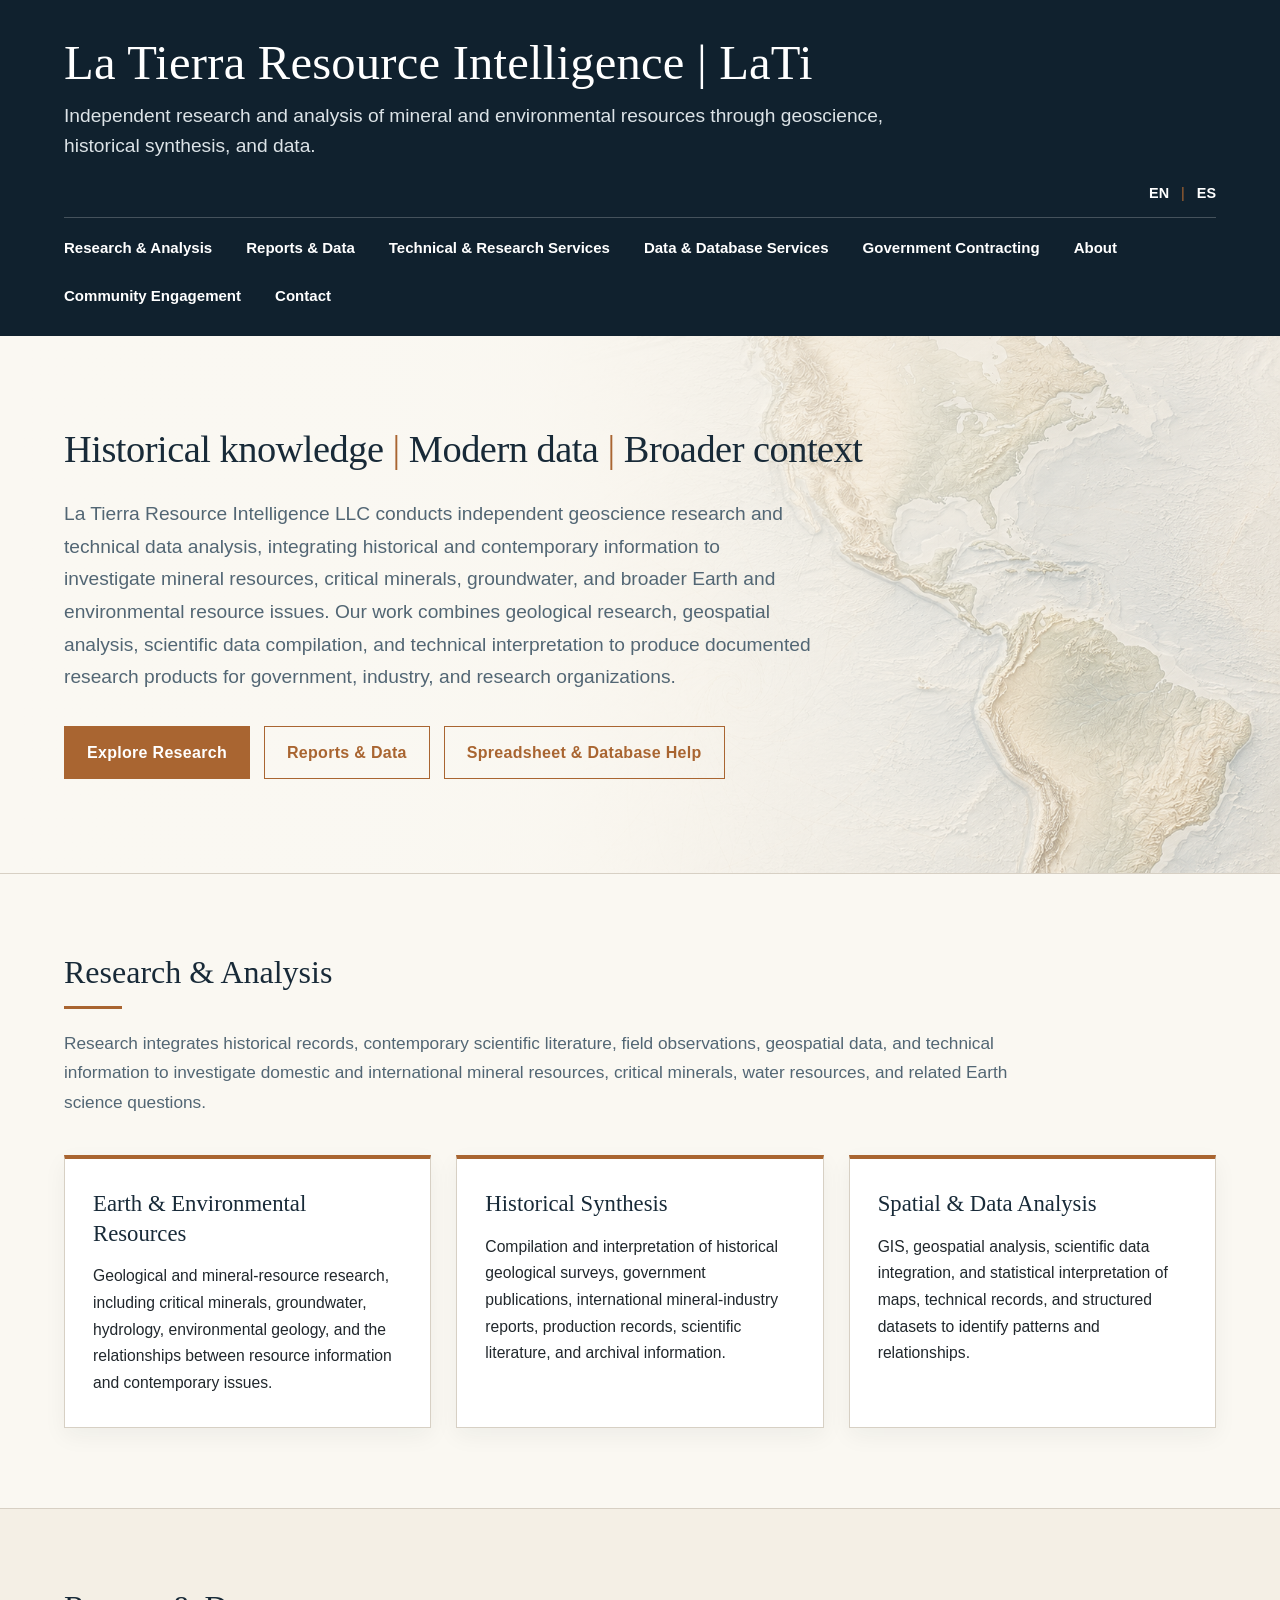
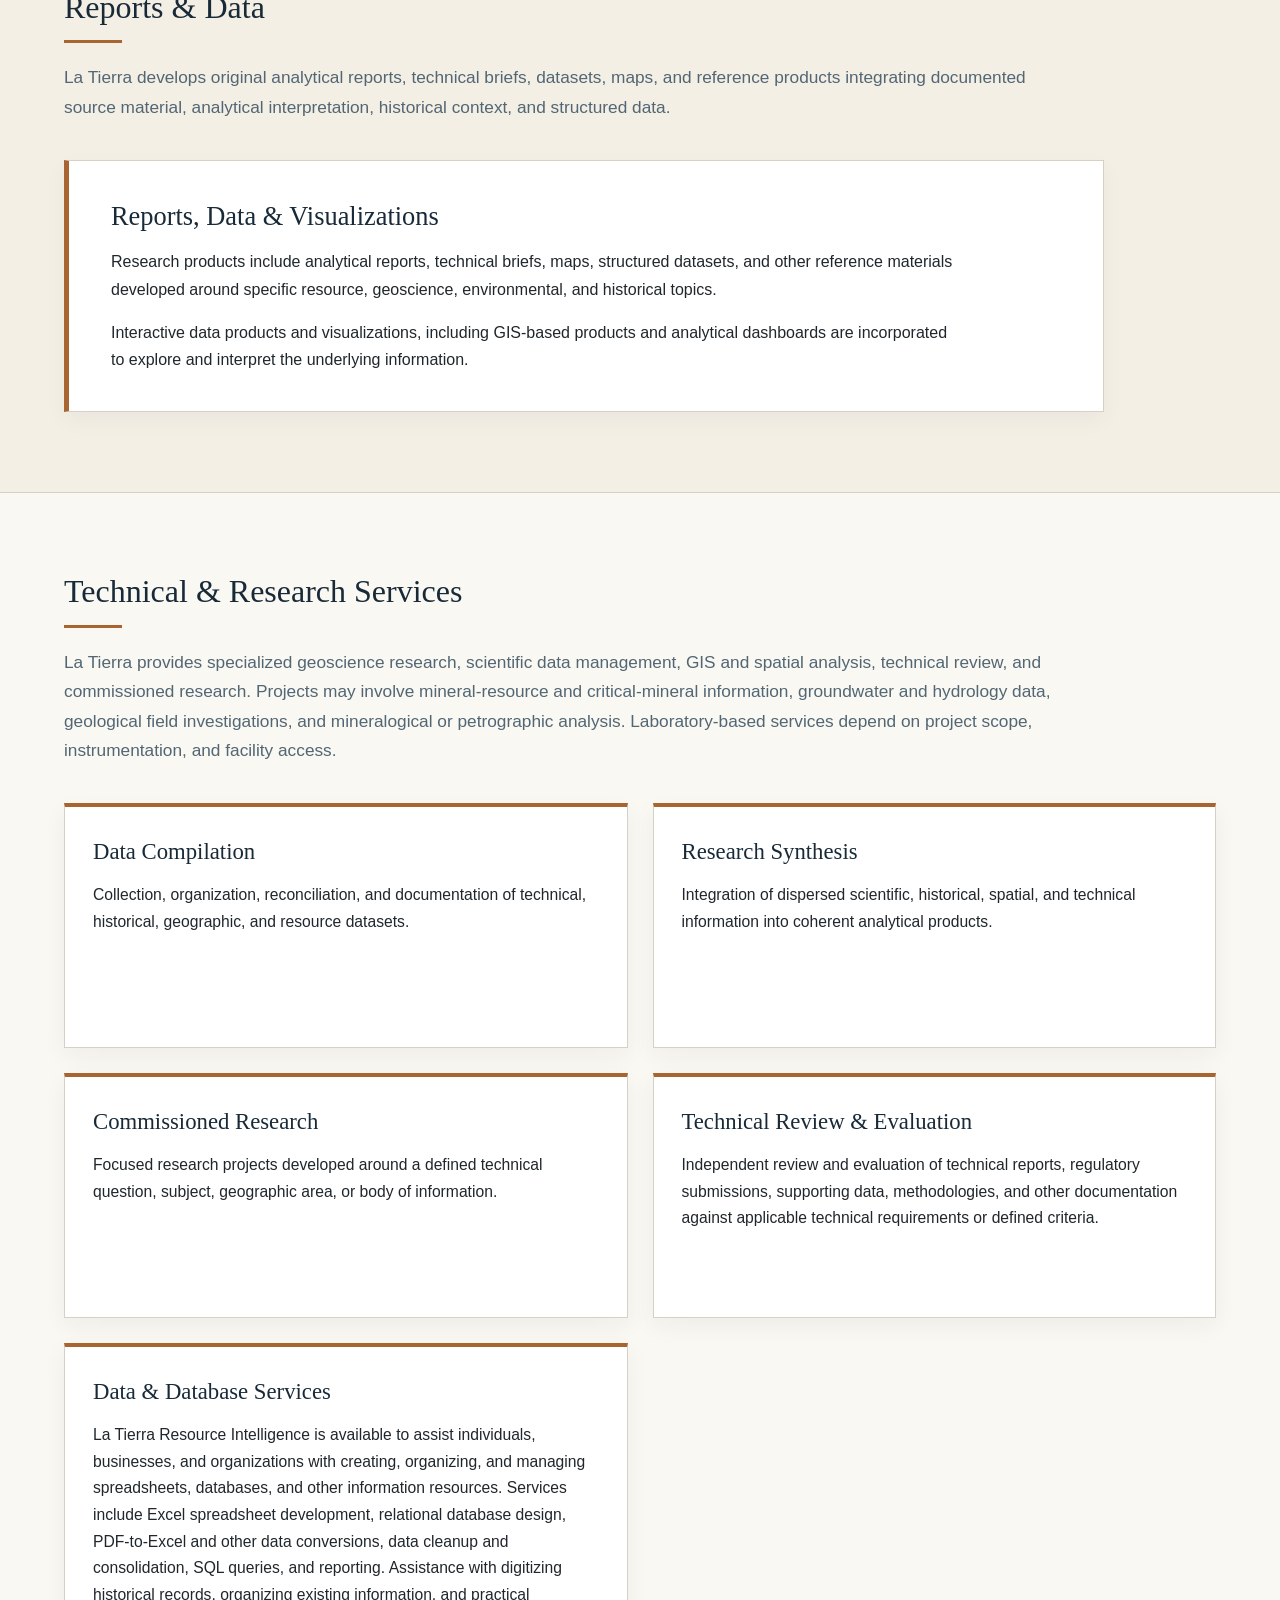
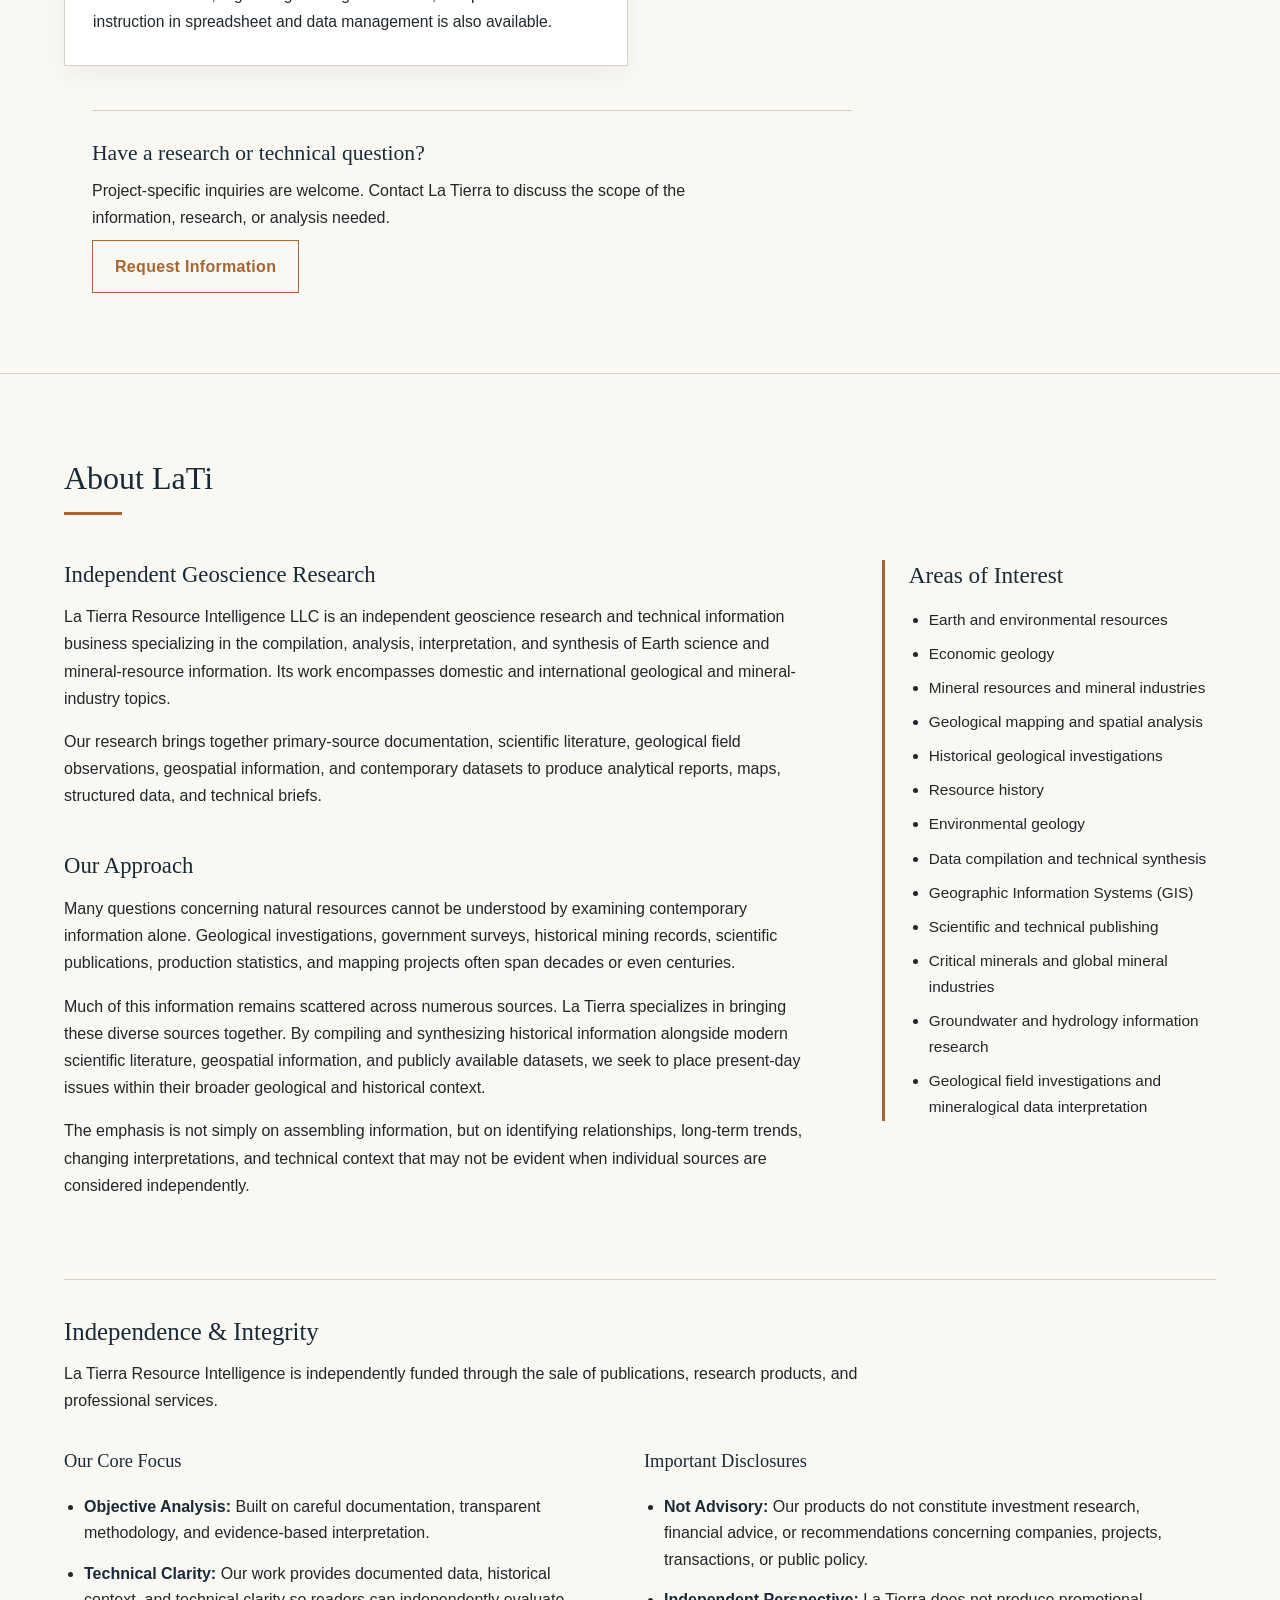
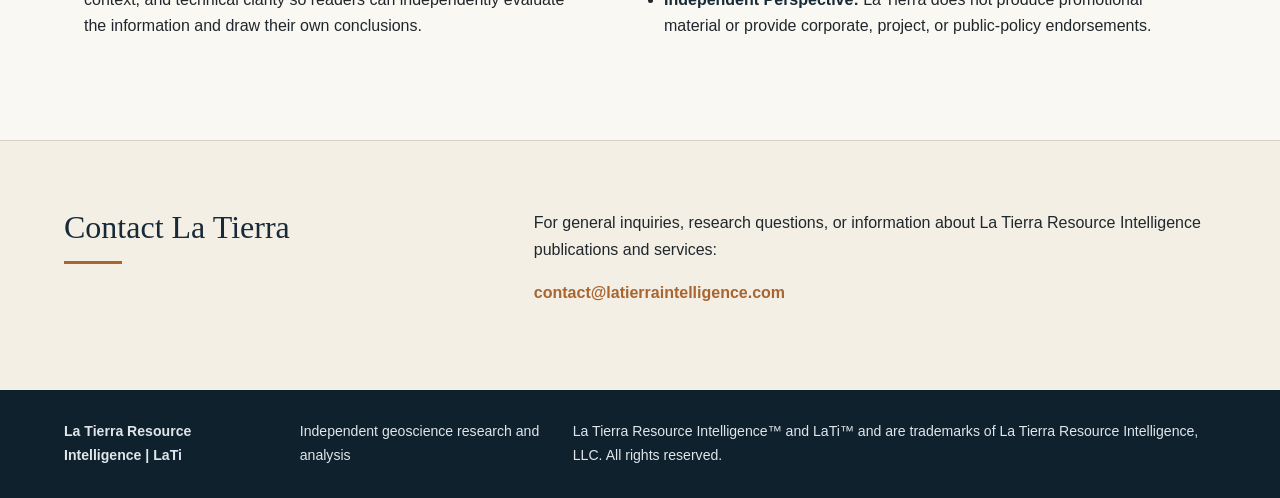
==== index.html @ f70bdb46 "Update index.html" ====
<!DOCTYPE html>

<html lang="en">
<head>
<meta charset="utf-8"/>
<meta content="width=device-width, initial-scale=1.0" name="viewport"/>
<title>La Tierra Resource Intelligence | Mineral &amp; Earth Resource Research</title>
<meta content="La Tierra: geoscience research, critical minerals, mineral resources, GIS, groundwater information research and global geological data services." name="description"/>
<link href="style.css" rel="stylesheet"/>
</head>
<body>
<!-- =====================================================
       HEADER
       ===================================================== -->
<header class="site-header">
<div class="header-container">
<div class="brand">
<h1>
          La Tierra Resource Intelligence | LaTi
        </h1>
<p>
          Independent research and analysis of mineral and environmental resources through geoscience,
          historical synthesis, and data.
        </p>
</div>
<div class="language-switcher">
<a href="index.html">EN</a>
<span>|</span>
<a href="es.html">ES</a>
</div>
<nav class="main-nav">
<a href="#research">
          Research &amp; Analysis
        </a>
<a href="#reports">
          Reports &amp; Data
        </a>
<a href="#services">
          Technical &amp; Research Services
        </a><a href="#data-services">Data &amp; Database Services</a>
<a href="government/">
          Government Contracting
        </a>
<a href="#about">
          About
        </a><a href="community/">Community Engagement</a>
<a href="#contact">
          Contact
        </a>
</nav>
</div>
</header>
<main>
<!-- ===================================================
         HERO
         =================================================== -->
<section class="hero">
<div class="page-container">
<div class="hero-content">
<h2>
            Historical knowledge
            <span>|</span>
            Modern data
            <span>|</span>
            Broader context
          </h2>
<p class="hero-description">La Tierra Resource Intelligence LLC conducts independent geoscience research and technical data analysis, integrating historical and contemporary information to investigate mineral resources, critical minerals, groundwater, and broader Earth and environmental resource issues. Our work combines geological research, geospatial analysis, scientific data compilation, and technical interpretation to produce documented research products for government, industry, and research organizations.</p>
<div class="hero-buttons">
<a class="button-primary" href="#research">
              Explore Research
            </a>
<a class="button-outline" href="#reports">
              Reports &amp; Data
            </a>
<a class="button-outline" href="#data-services">Spreadsheet &amp; Database Help</a></div>
</div>
</div>
</section>
<!-- ===================================================
         RESEARCH & ANALYSIS
         =================================================== -->
<section class="content-section" id="research">
<div class="page-container">
<div class="section-heading">
<h2>
            Research &amp; Analysis
          </h2>
<p class="section-intro">Research integrates historical records, contemporary scientific literature, field observations, geospatial data, and technical information to investigate domestic and international mineral resources, critical minerals, water resources, and related Earth science questions.</p>
</div>
<div class="research-grid">
<article class="research-card">
<h3>
              Earth &amp; Environmental Resources
            </h3>
<p>Geological and mineral-resource research, including critical minerals, groundwater, hydrology, environmental geology, and the relationships between resource information and contemporary issues.</p>
</article>
<article class="research-card">
<h3>
              Historical Synthesis
            </h3>
<p>Compilation and interpretation of historical geological surveys, government publications, international mineral-industry reports, production records, scientific literature, and archival information.</p>
</article>
<article class="research-card">
<h3>
              Spatial &amp; Data Analysis
            </h3>
<p>GIS, geospatial analysis, scientific data integration, and statistical interpretation of maps, technical records, and structured datasets to identify patterns and relationships.</p>
</article>
</div>
</div>
</section>
<!-- ===================================================
         REPORTS & DATA
         =================================================== -->
<section class="reports-section" id="reports">
<div class="page-container">
<div class="section-heading">
<h2>
            Reports &amp; Data
          </h2>
<p class="section-intro">
            La Tierra develops original analytical reports, technical briefs,
            datasets, maps, and reference products integrating documented source
            material, analytical interpretation, historical context, and
            structured data.
          </p>
</div>
<div class="report-panel">
<div class="report-panel-text">
<h3>
              Reports, Data &amp; Visualizations
            </h3>
<p>
              Research products include analytical reports, technical briefs,
              maps, structured datasets, and other reference materials developed
              around specific resource, geoscience, environmental, and historical
              topics.
            </p>
<p>
              Interactive data products and visualizations, including GIS-based
              products and analytical dashboards are incorporated to explore and interpret the underlying
              information.
            </p>
</div>
</div>
</div>
</section>
<!-- ===================================================
         TECHNICAL & RESEARCH SERVICES
         =================================================== -->
<section class="content-section" id="services">
<div class="page-container">
<div class="section-heading">
<h2>
            Technical &amp; Research Services
          </h2>
<p class="section-intro">La Tierra provides specialized geoscience research, scientific data management, GIS and spatial analysis, technical review, and commissioned research. Projects may involve mineral-resource and critical-mineral information, groundwater and hydrology data, geological field investigations, and mineralogical or petrographic analysis. Laboratory-based services depend on project scope, instrumentation, and facility access.</p>
</div>
<div class="services-grid">
<article class="service-item">
<h3>
              Data Compilation
            </h3>
<p>
              Collection, organization, reconciliation, and documentation of
              technical, historical, geographic, and resource datasets.
            </p>
</article>
<article class="service-item">
<h3>
              Research Synthesis
            </h3>
<p>
              Integration of dispersed scientific, historical, spatial, and
              technical information into coherent analytical products.
            </p>
</article>
<article class="service-item">
<h3>
              Commissioned Research
            </h3>
<p>
              Focused research projects developed around a defined technical
              question, subject, geographic area, or body of information.
            </p>
</article>
<article class="service-item">
<h3>
              Technical Review &amp; Evaluation
            </h3>
<p>
              Independent review and evaluation of technical reports,
              regulatory submissions, supporting data, methodologies, and
              other documentation against applicable technical requirements
              or defined criteria.
            </p>
</article>
<article class="service-item" id="data-services">
<h3>Data &amp; Database Services</h3>
<p>
              La Tierra Resource Intelligence is available to assist individuals, businesses, 
              and organizations with creating, organizing, and managing spreadsheets, databases, 
              and other information resources.

              Services include Excel spreadsheet development, relational database design, PDF-to-Excel 
              and other data conversions, data cleanup and consolidation, SQL queries, and reporting. 
              Assistance with digitizing historical records, organizing existing information, and practical 
              instruction in spreadsheet and data management is also available.
            </p>
</article>
</div>
<!-- SERVICE INQUIRY -->
<div class="service-inquiry">
<h3>
            Have a research or technical question?
          </h3>
<p>
            Project-specific inquiries are welcome. Contact La Tierra to discuss
            the scope of the information, research, or analysis needed.
          </p>
<a class="button-outline" href="#contact">
            Request Information
          </a>
</div>
</div>
</section>
<!-- ===================================================
         ABOUT
         =================================================== -->
<section class="about-section" id="about">
<div class="page-container">
<div class="section-heading about-heading">
<h2>
            About LaTi
          </h2>
</div>
<div class="about-grid">
<!-- LEFT COLUMN -->
<div class="about-main">
<div class="about-block">
<h3>
                Independent Geoscience Research
              </h3>
<p>La Tierra Resource Intelligence LLC is an independent geoscience research and technical information business specializing in the compilation, analysis, interpretation, and synthesis of Earth science and mineral-resource information. Its work encompasses domestic and international geological and mineral-industry topics.</p>
<p>Our research brings together primary-source documentation, scientific literature, geological field observations, geospatial information, and contemporary datasets to produce analytical reports, maps, structured data, and technical briefs.</p>
</div>
<div class="about-block">
<h3>
                Our Approach
              </h3>
<p>
                Many questions concerning natural resources cannot be understood
                by examining contemporary information alone. Geological
                investigations, government surveys, historical mining records,
                scientific publications, production statistics, and mapping
                projects often span decades or even centuries.
              </p>
<p>
                Much of this information remains scattered across numerous
                sources. La Tierra specializes in bringing these diverse sources
                together. By compiling and synthesizing historical information alongside
                modern scientific literature, geospatial information, and
                publicly available datasets, we seek to place present-day
                issues within their broader geological and historical
                context.
              </p>
<p>
                The emphasis is not simply on assembling information, but on
                identifying relationships, long-term trends, changing
                interpretations, and technical context that may not be evident
                when individual sources are considered independently.
              </p>
</div>
</div>
<!-- RIGHT COLUMN -->
<aside class="about-sidebar">
<div class="sidebar-block">
<h3>
                Areas of Interest
              </h3>
<ul>
<li>
                  Earth and environmental resources
                </li>
<li>
                  Economic geology
                </li>
<li>
                  Mineral resources and mineral industries
                </li>
<li>
                  Geological mapping and spatial analysis
                </li>
<li>
                  Historical geological investigations
                </li>
<li>
                  Resource history
                </li>
<li>
                  Environmental geology
                </li>
<li>
                  Data compilation and technical synthesis
                </li>
<li>
                  Geographic Information Systems (GIS)
                </li>
<li>
                  Scientific and technical publishing
                </li>
<li>Critical minerals and global mineral industries</li><li>Groundwater and hydrology information research</li><li>Geological field investigations and mineralogical data interpretation</li></ul>
</div>
</aside>
</div>
<!-- closes about-grid -->
<!-- =================================================
             INDEPENDENCE & INTEGRITY
             FULL-WIDTH BELOW ABOUT GRID
             ================================================= -->
<div class="independence-block">
<h3>
            Independence &amp; Integrity
          </h3>
<p>
            La Tierra Resource Intelligence is independently funded through
            the sale of publications, research products, and professional
            services.
          </p>
<div class="independence-content">
<div class="independence-subsection">
<h4>
                Our Core Focus
              </h4>
<ul>
<li>
<strong>Objective Analysis:</strong>
                  Built on careful documentation, transparent methodology, and
                  evidence-based interpretation.
                </li>
<li>
<strong>Technical Clarity:</strong>
                  Our work provides documented data, historical context, and
                  technical clarity so readers can independently evaluate the
                  information and draw their own conclusions.
                </li>
</ul>
</div>
<div class="independence-subsection">
<h4>
                Important Disclosures
              </h4>
<ul>
<li>
<strong>Not Advisory:</strong>
                  Our products do not constitute investment research, financial
                  advice, or recommendations concerning companies, projects,
                  transactions, or public policy.
                </li>
<li>
<strong>Independent Perspective:</strong>
                  La Tierra does not produce promotional material or provide
                  corporate, project, or public-policy endorsements.
                </li>
</ul>
</div>
</div>
</div>
</div>
</section>
<!-- ===================================================
         CONTACT
         =================================================== -->
<section class="contact-section" id="contact">
<div class="page-container">
<div class="contact-grid">
<div>
<h2>
              Contact La Tierra
            </h2>
</div>
<div class="contact-details">
<p>
              For general inquiries, research questions, or information about
              La Tierra Resource Intelligence publications and services:
            </p>
<p>
<a href="mailto:contact@latierraintelligence.com">
                contact@latierraintelligence.com
              </a>
</p>
</div>
</div>
</div>
</section>
</main>
<!-- =====================================================
       FOOTER
       ===================================================== -->
<footer>
<div class="footer-container">
<div>
<strong>
          La Tierra Resource Intelligence | LaTi
        </strong>
</div>
<div>
        Independent geoscience research and analysis
      </div>
       La Tierra Resource Intelligence™ and LaTi™ and are trademarks of La Tierra Resource Intelligence, LLC. All rights reserved.
      </div>
</footer>
<!-- Cloudflare Web Analytics -->
<script data-cf-beacon='{"token": "9cff321d72824223a50fa33782dbae06"}' src="https://static.cloudflareinsights.com/beacon.min.js" type="module"></script>
<!-- End Cloudflare Web Analytics -->
</body>
</html>
---- style.css ----
/* =========================================================
   LA TIERRA RESOURCE INTELLIGENCE
   ========================================================= */

:root {
  --navy: #182a38;
  --navy-deep: #10212e;
  --slate: #526674;
  --copper: #a96531;
  --copper-dark: #8c5025;
  --ochre: #c99442;

  --paper: #f4efe5;
  --paper-light: #faf8f2;
  --white: #ffffff;

  --text: #20272c;
  --muted: #66737b;
  --border: #d7d0c4;

  --max-width: 1280px;
}


/* =========================================================
   RESET / BASE
   ========================================================= */

* {
  box-sizing: border-box;
}

html {
  scroll-behavior: smooth;
}

body {
  margin: 0;
  font-family: Arial, Helvetica, sans-serif;
  color: var(--text);
  background: var(--paper-light);
  line-height: 1.7;
}

a {
  color: var(--copper);
}

a:hover {
  color: var(--copper-dark);
}

.page-container {
  width: min(90%, var(--max-width));
  margin: 0 auto;
}


/* =========================================================
   HEADER
   ========================================================= */

.site-header {
  background: var(--navy-deep);
  color: var(--white);
}

.header-container {
  width: min(90%, var(--max-width));
  margin: 0 auto;
  padding: 38px 0 22px;
}

.brand h1 {
  margin: 0;
  font-family: Georgia, "Times New Roman", serif;
  font-size: clamp(2.2rem, 3.8vw, 3.9rem);
  line-height: 1.05;
  font-weight: normal;
  letter-spacing: 0.2px;
}

.brand p {
  max-width: 830px;
  margin: 12px 0 20px;
  color: #dce3e7;
  font-size: 1.2rem;
  line-height: 1.55;
}


/* =========================================================
   LANGUAGE SWITCHER
   ========================================================= */

.language-switcher {
  margin: 0 0 12px;
  text-align: right;
  font-size: 0.9rem;
}

.language-switcher a {
  color: var(--white);
  text-decoration: none;
  font-weight: 700;
}

.language-switcher span {
  margin: 0 8px;
  color: var(--copper);
}

.language-switcher a:hover {
  color: #efbe78;
}


/* =========================================================
   NAVIGATION
   ========================================================= */

.main-nav {
  display: flex;
  flex-wrap: wrap;
  gap: 16px 34px;
  padding-top: 17px;
  border-top: 1px solid rgba(255, 255, 255, 0.22);
}

.main-nav a {
  color: var(--white);
  text-decoration: none;
  font-size: 0.94rem;
  font-weight: 600;
  padding-bottom: 4px;
  border-bottom: 2px solid transparent;
}

.main-nav a:hover {
  color: #efbe78;
  border-bottom-color: var(--copper);
}


/* =========================================================
   OPTIONAL ANNOUNCEMENT BAR
   ========================================================= */

.site-notice {
  background: var(--ochre);
  color: var(--navy-deep);
  padding: 9px 5%;
  text-align: center;
  font-size: 0.88rem;
  font-weight: 600;
}


/* =========================================================
   TYPOGRAPHY
   ========================================================= */

h2,
h3 {
  font-family: Georgia, "Times New Roman", serif;
  font-weight: normal;
  color: var(--navy);
}

h2 {
  margin: 0;
  font-size: clamp(1.75rem, 2.5vw, 2.35rem);
  line-height: 1.15;
}

h3 {
  margin-top: 0;
  font-size: 1.42rem;
  line-height: 1.3;
}

p {
  margin-top: 0;
}

.section-heading {
  max-width: 1000px;
  margin-bottom: 38px;
}

.section-heading h2::after,
.contact-section h2::after {
  content: "";
  display: block;
  width: 58px;
  height: 3px;
  margin-top: 15px;
  background: var(--copper);
}

.section-intro {
  max-width: 1000px;
  margin-top: 20px;
  color: var(--slate);
  font-size: 1.08rem;
}


/* =========================================================
   HERO
   ========================================================= */

.hero {
  position: relative;
  overflow: hidden;

  background-color: var(--paper-light);

  background-image:
    linear-gradient(
      90deg,
      rgba(250, 248, 242, 1) 0%,
      rgba(250, 248, 242, 0.98) 28%,
      rgba(250, 248, 242, 0.90) 42%,
      rgba(250, 248, 242, 0.58) 62%,
      rgba(250, 248, 242, 0.18) 100%
    ),
    url("americasrelieffaded.png");

  background-size: cover;
  background-position: center right;
  background-repeat: no-repeat;

  border-bottom: 1px solid var(--border);
}

.hero .page-container {
  padding-top: 92px;
  padding-bottom: 94px;
}

.hero-content {
  max-width: 1040px;
}

.hero h2 {
  max-width: 1080px;
  margin: 0 0 27px;
  font-size: 2.4rem;
  line-height: 1.12;
  letter-spacing: -0.5px;
}

.hero h2 span {
  color: var(--copper);
  font-weight: normal;
}

.hero-description {
  max-width: 750px;
  margin-bottom: 0;
  color: var(--slate);
  font-size: 1.2rem;
  line-height: 1.7;
}

.hero-buttons {
  display: flex;
  flex-wrap: wrap;
  gap: 14px;
  margin-top: 32px;
}


/* =========================================================
   BUTTONS
   ========================================================= */

.button-primary,
.button-outline {
  display: inline-block;
  padding: 12px 22px;
  text-decoration: none;
  font-size: 1rem;
  font-weight: 700;
  letter-spacing: 0.3px;
}

.button-primary {
  color: var(--white);
  background: var(--copper);
  border: 1px solid var(--copper);
}

.button-primary:hover {
  color: var(--white);
  background: var(--copper-dark);
  border-color: var(--copper-dark);
}

.button-outline {
  color: var(--copper);
  background: transparent;
  border: 1px solid var(--copper);
}

.button-outline:hover {
  color: var(--navy);
  background: var(--paper);
}


/* =========================================================
   STANDARD CONTENT SECTIONS
   ========================================================= */

.content-section {
  padding: 80px 0;
  border-bottom: 1px solid var(--border);
}


/* =========================================================
   RESEARCH & ANALYSIS
   ========================================================= */

.research-grid {
  display: grid;
  grid-template-columns: repeat(3, minmax(0, 1fr));
  gap: 25px;
  align-items: stretch;
}

.research-card {
  min-height: 255px;
  padding: 30px 28px;
  background: var(--white);
  border: 1px solid var(--border);
  border-top: 4px solid var(--copper);
  box-shadow: 0 8px 22px rgba(16, 33, 46, 0.05);
}

.research-card h3 {
  margin-bottom: 15px;
}

.research-card p {
  margin-bottom: 0;
  font-size: 0.98rem;
}


/* =========================================================
   REPORTS & DATA
   ========================================================= */

.reports-section {
  padding: 80px 0;
  background: var(--paper);
  border-bottom: 1px solid var(--border);
}

.report-panel {
  max-width: 1040px;
  padding: 38px 42px;
  background: var(--white);
  border: 1px solid var(--border);
  border-left: 5px solid var(--copper);
  box-shadow: 0 8px 22px rgba(16, 33, 46, 0.04);
}

.report-panel-text {
  max-width: 850px;
}

.report-panel h3 {
  margin-bottom: 15px;
  font-size: 1.65rem;
}

.report-panel p:last-child {
  margin-bottom: 0;
}


/* =========================================================
   TECHNICAL & RESEARCH SERVICES
   ========================================================= */

.services-grid {
  display: grid;
  grid-template-columns: repeat(2, minmax(0, 1fr));
  gap: 25px;
  align-items: stretch;
}

.services-grid > article {
  min-height: 245px;
  padding: 30px 28px;
  background: var(--white);
  border: 1px solid var(--border);
  border-top: 4px solid var(--copper);
  box-shadow: 0 8px 22px rgba(16, 33, 46, 0.05);
}

.services-grid > article h3 {
  margin-bottom: 15px;
}

.services-grid > article p {
  margin-bottom: 0;
  font-size: 0.98rem;
}


/* =========================================================
   SERVICE INQUIRY
   ========================================================= */

.service-inquiry {
  max-width: 760px;

  margin-top: 44px;
  margin-left: 28px;
  padding-top: 28px;

  border-top: 1px solid var(--border);
}

.service-inquiry h3 {
  margin-bottom: 10px;
  font-size: 1.35rem;
}

.service-inquiry p {
  max-width: 680px;
  margin-bottom: 8px;
}


/* =========================================================
   ABOUT
   ========================================================= */

.about-section {
  padding: 86px 0;
  background: var(--paper-light);
  border-bottom: 1px solid var(--border);
}

.about-heading {
  margin-bottom: 45px;
}

.about-grid {
  display: grid;
  grid-template-columns:
    minmax(0, 2fr)
    minmax(300px, 0.9fr);
  gap: 75px;
  align-items: start;
}

.about-main {
  min-width: 0;
}

.about-block {
  margin-bottom: 42px;
}

.about-block:last-child {
  margin-bottom: 0;
}

.about-block h3 {
  margin-bottom: 14px;
}

.about-block p {
  max-width: 820px;
  margin-bottom: 16px;
  font-size: 1rem;
}

.about-sidebar {
  min-width: 0;
}

.sidebar-block {
  padding-left: 24px;
  border-left: 3px solid var(--copper);
}

.sidebar-block h3 {
  margin-bottom: 17px;
  font-size: 1.45rem;
}

.sidebar-block ul {
  margin: 0;
  padding-left: 20px;
}

.sidebar-block li {
  margin-bottom: 8px;
  font-size: 0.96rem;
}


/* =========================================================
   INDEPENDENCE & INTEGRITY
   ========================================================= */

.independence-block {
  max-width: none;
  margin-top: 64px;
  padding-top: 36px;

  background: transparent;

  border-top: 1px solid var(--border);
}

.independence-block > h3 {
  margin-bottom: 12px;
  font-size: 1.55rem;
}

.independence-block > p {
  max-width: 850px;
  margin-bottom: 32px;
}

.independence-content {
  display: grid;
  grid-template-columns: repeat(2, minmax(0, 1fr));
  gap: 60px;
  max-width: 1100px;
}

.independence-subsection {
  margin: 0;
  padding: 0;
  border: none;
}

.independence-subsection h4 {
  margin: 0 0 16px;

  font-family: Georgia, "Times New Roman", serif;
  font-size: 1.15rem;
  font-weight: normal;

  color: var(--navy);
}

.independence-subsection ul {
  margin: 0;
  padding-left: 20px;
}

.independence-subsection li {
  margin-bottom: 14px;
  line-height: 1.65;
}

.independence-subsection strong {
  color: var(--navy);
}


/* =========================================================
   CONTACT
   ========================================================= */

.contact-section {
  padding: 68px 0;
  background: var(--paper);
}

.contact-grid {
  display: grid;
  grid-template-columns:
    minmax(250px, 0.8fr)
    minmax(0, 1.4fr);
  gap: 80px;
  align-items: start;
}

.contact-details {
  max-width: 670px;
}

.contact-details a {
  font-weight: 700;
  text-decoration: none;
}

.contact-details a:hover {
  text-decoration: underline;
}


/* =========================================================
   FOOTER
   ========================================================= */

footer {
  color: #dfe6e9;
  background: var(--navy-deep);
}

.footer-container {
  width: min(90%, var(--max-width));
  margin: 0 auto;

  display: flex;
  justify-content: space-between;
  gap: 30px;

  padding: 30px 0;

  font-size: 0.88rem;
}


/* =========================================================
   TABLET
   ========================================================= */

@media (max-width: 950px) {

  .research-grid {
    grid-template-columns: 1fr;
  }

  .research-card {
    min-height: 0;
  }

  .about-grid {
    grid-template-columns: 1fr;
    gap: 50px;
  }

  .about-sidebar {
    max-width: 650px;
  }

  .independence-content {
    grid-template-columns: 1fr;
    gap: 34px;
  }

  .contact-grid {
    grid-template-columns: 1fr;
    gap: 25px;
  }
}


/* =========================================================
   MOBILE
   ========================================================= */

@media (max-width: 650px) {

  .page-container,
  .header-container,
  .footer-container {
    width: 88%;
  }

  .header-container {
    padding-top: 28px;
  }

  .brand h1 {
    font-size: 2.25rem;
  }

  .brand p {
    font-size: 1rem;
  }

  .language-switcher {
    text-align: left;
    margin-bottom: 12px;
  }

  .main-nav {
    gap: 10px 18px;
  }

  .main-nav a {
    font-size: 0.86rem;
  }

  .hero .page-container {
    padding-top: 62px;
    padding-bottom: 65px;
  }

  .hero h2 {
    font-size: 1.8rem;
    line-height: 1.15;
  }

  .hero-description {
    font-size: 1.05rem;
  }

  .content-section,
  .reports-section,
  .about-section {
    padding: 58px 0;
  }

  .research-card,
  .services-grid > article,
  .report-panel {
    padding: 25px 22px;
  }

  .services-grid {
    grid-template-columns: 1fr;
  }

  .services-grid > article {
    min-height: 0;
  }

  .service-inquiry {
    margin-top: 36px;
  }

  .sidebar-block {
    padding-left: 18px;
  }

  .footer-container {
    flex-direction: column;
    gap: 8px;
  }
}
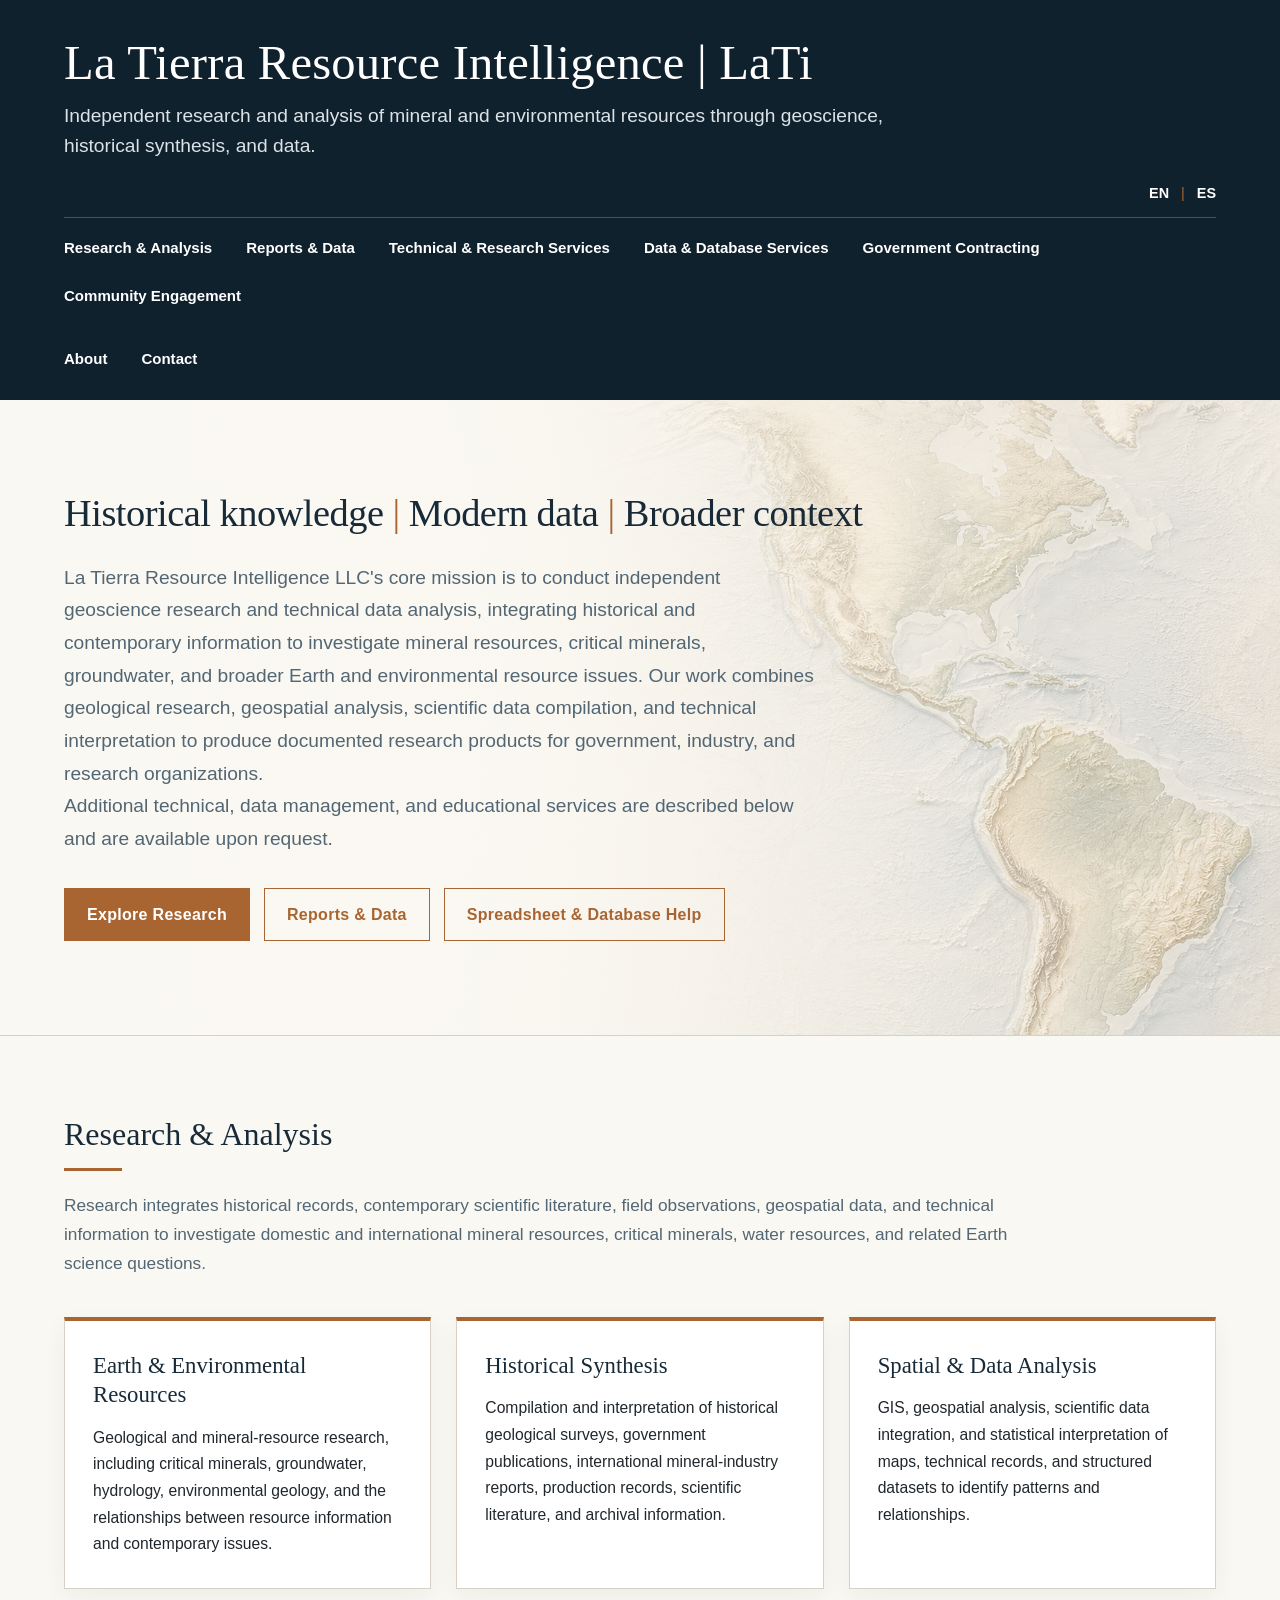
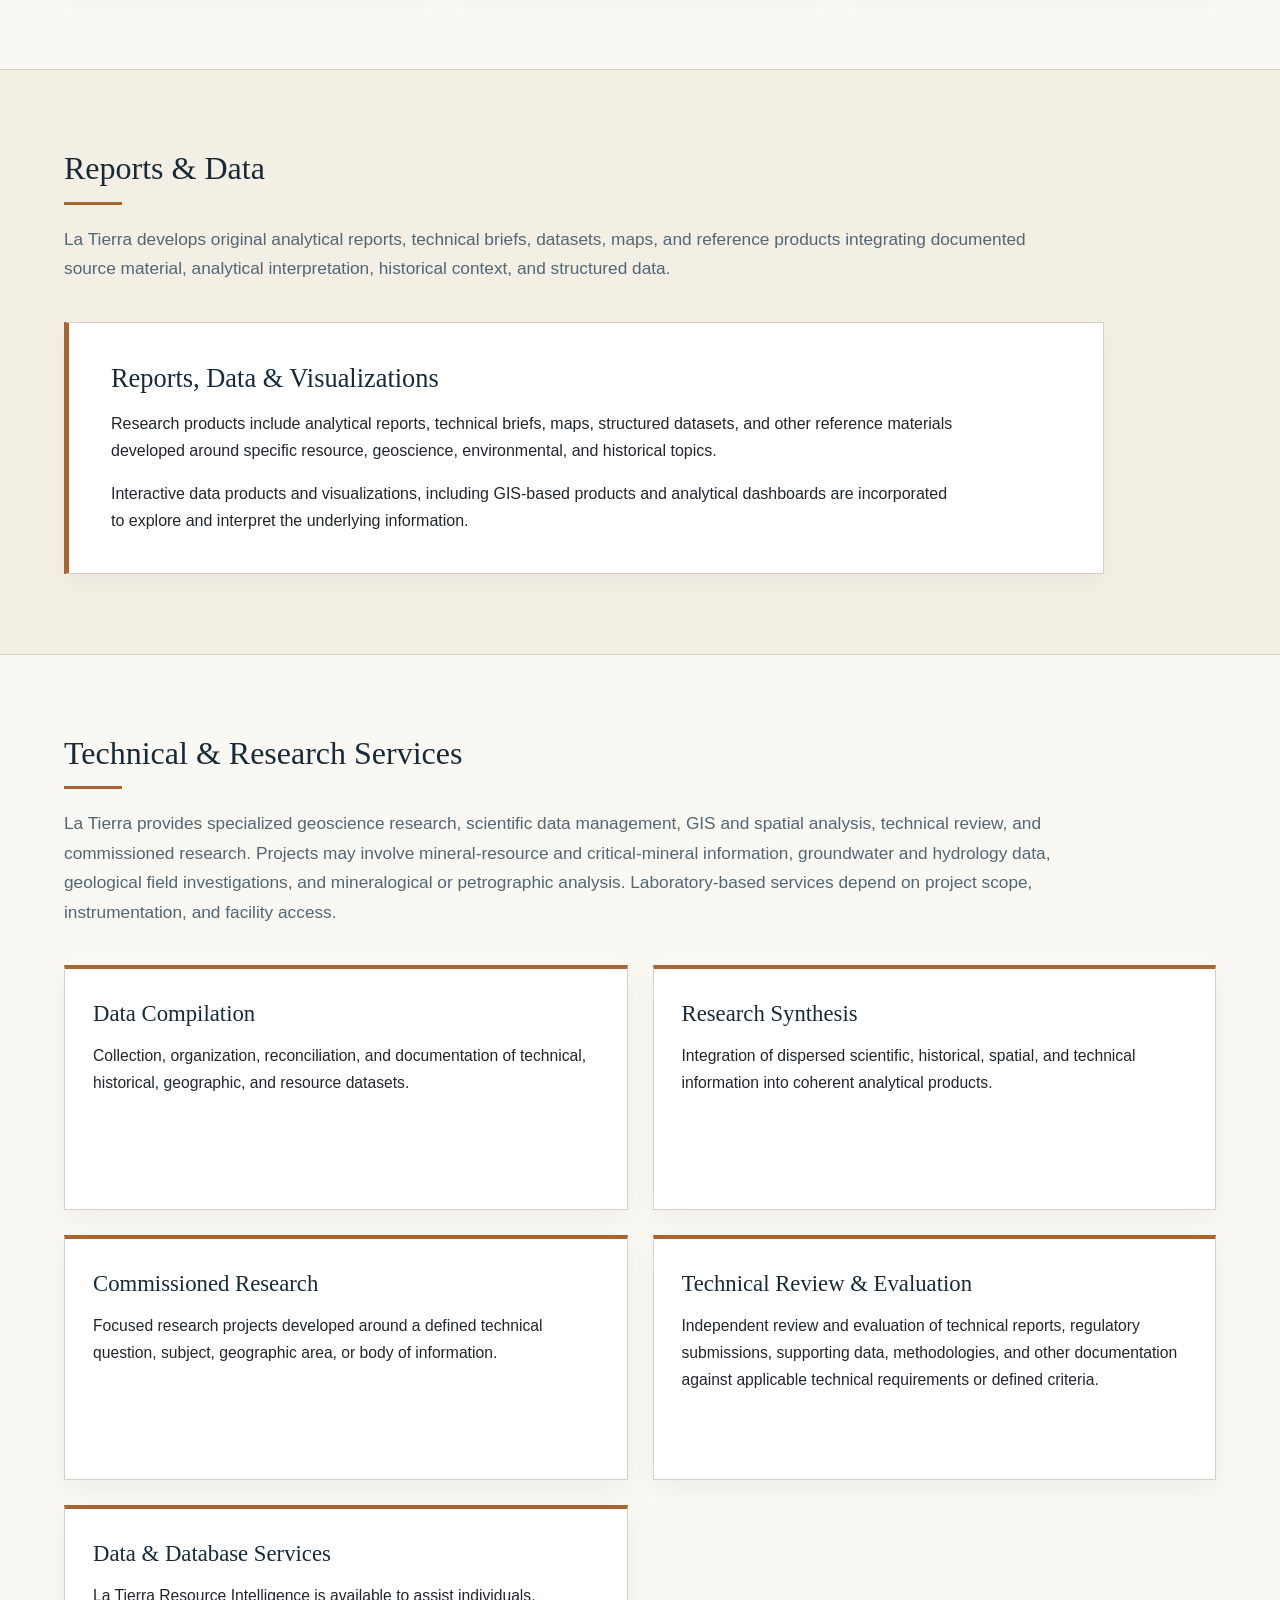
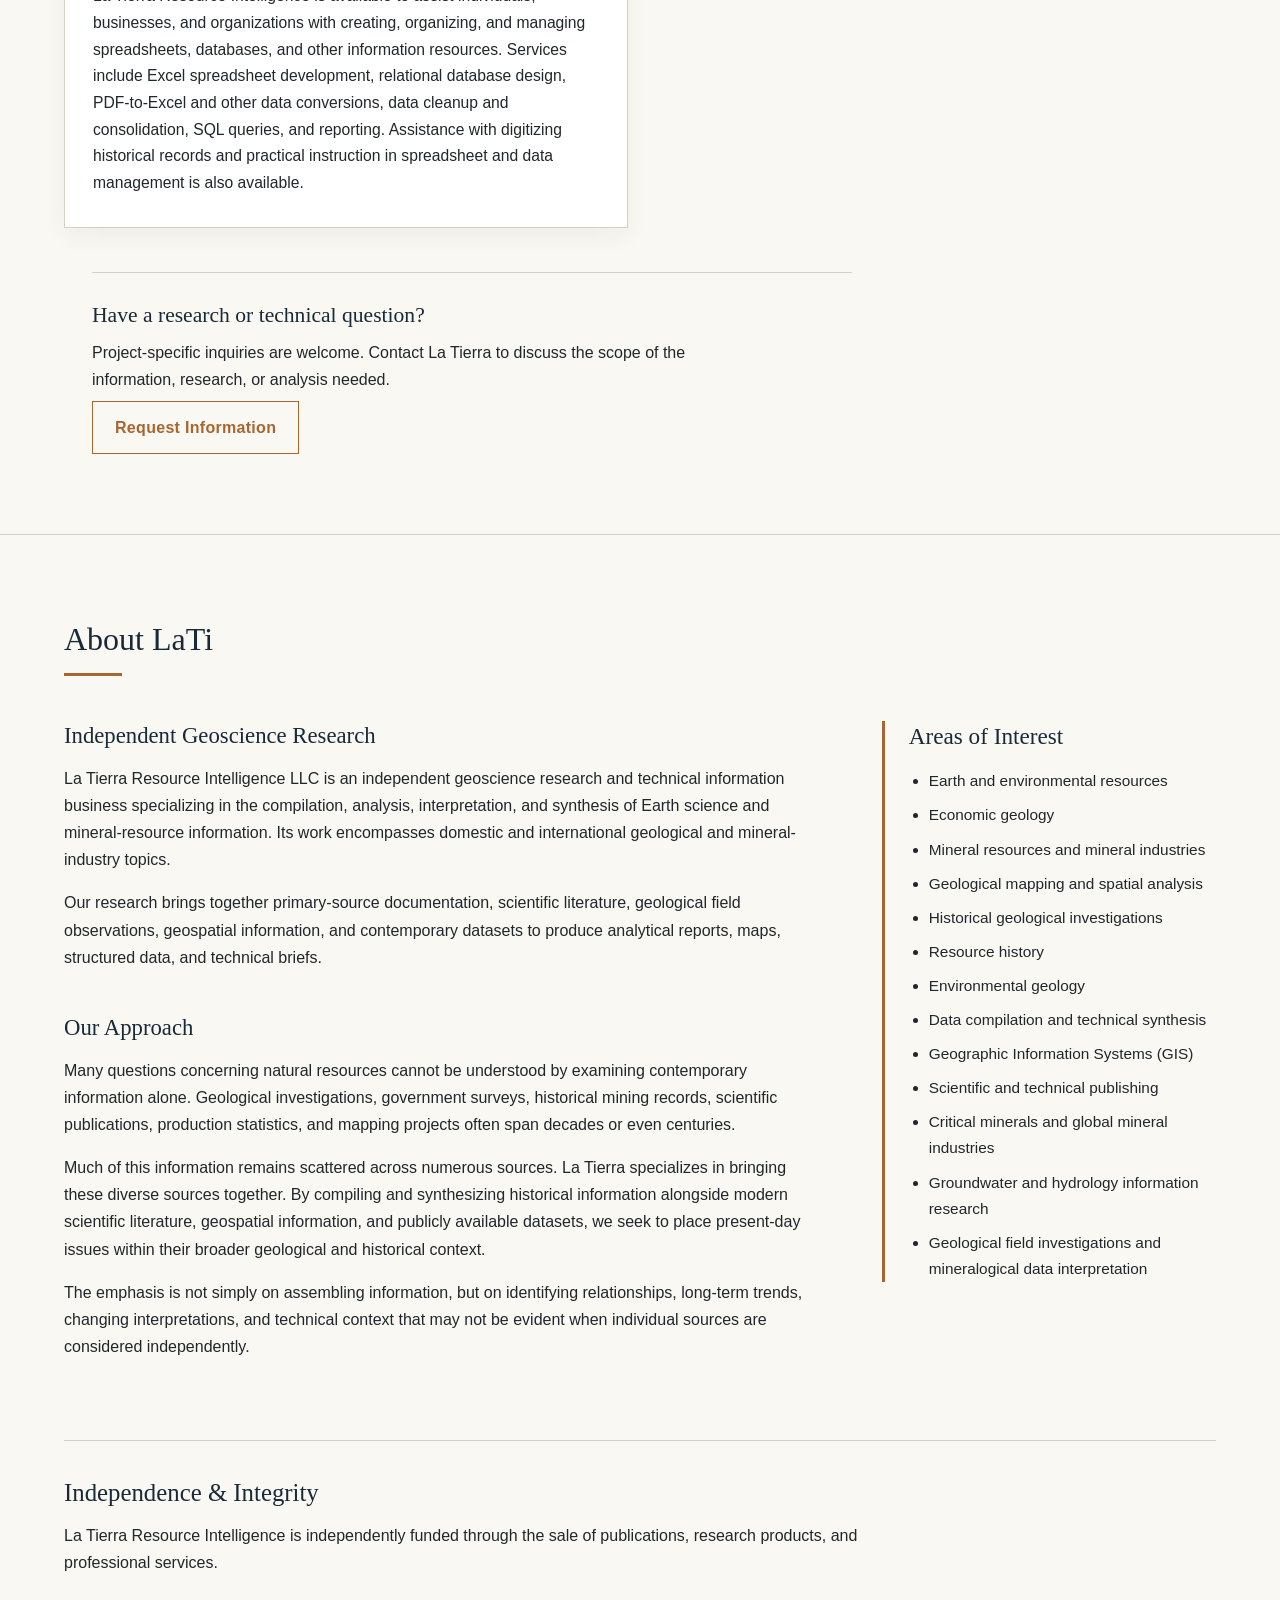
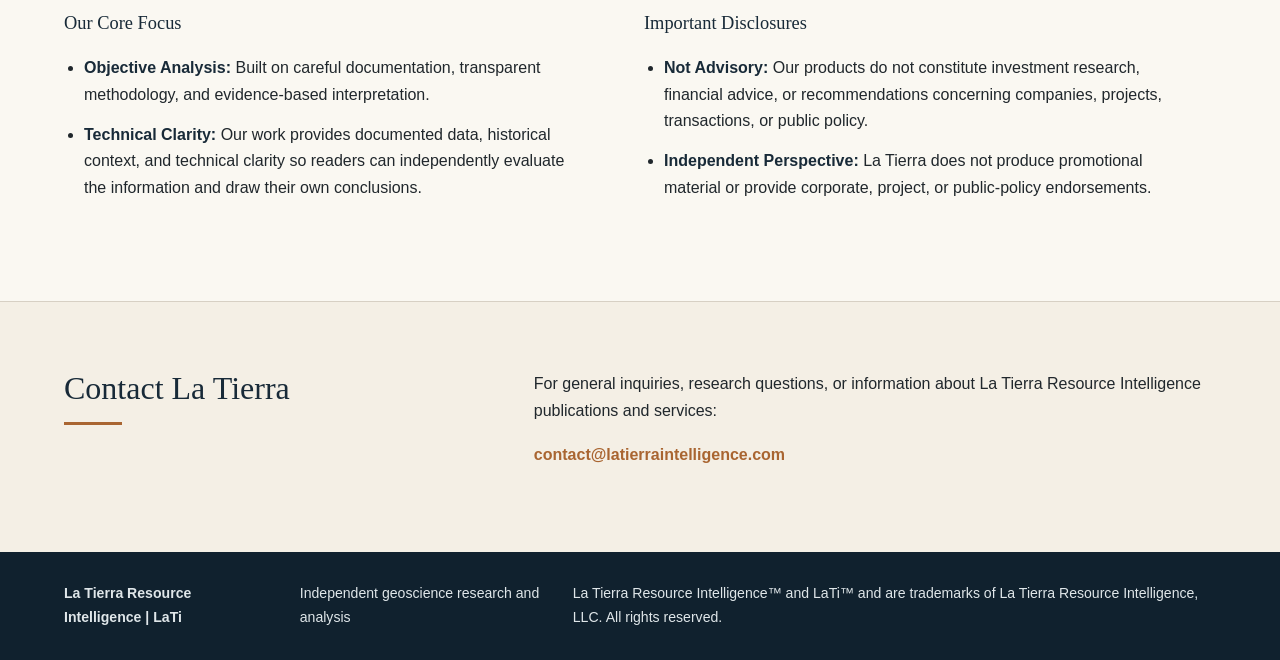
==== commit 831b91f0: "Add files via upload" ====
--- a/index.html
+++ b/index.html
@@ -41,13 +41,13 @@
 <a href="government/">
           Government Contracting
         </a>
+<a href="community/">Community Engagement</a><span aria-hidden="true" class="nav-row-break" style="flex-basis:100%;height:0;padding:0;margin:0;"></span>
+
 <a href="#about">
           About
-        </a><a href="community/">Community Engagement</a>
-<a href="#contact">
+        </a><a href="#contact">
           Contact
-        </a>
-</nav>
+        </a></nav>
 </div>
 </header>
 <main>
@@ -64,7 +64,8 @@
             <span>|</span>
             Broader context
           </h2>
-<p class="hero-description">La Tierra Resource Intelligence LLC conducts independent geoscience research and technical data analysis, integrating historical and contemporary information to investigate mineral resources, critical minerals, groundwater, and broader Earth and environmental resource issues. Our work combines geological research, geospatial analysis, scientific data compilation, and technical interpretation to produce documented research products for government, industry, and research organizations.</p>
+<p class="hero-description">La Tierra Resource Intelligence LLC's core mission is to conduct independent geoscience research and technical data analysis, integrating historical and contemporary information to investigate mineral resources, critical minerals, groundwater, and broader Earth and environmental resource issues. Our work combines geological research, geospatial analysis, scientific data compilation, and technical interpretation to produce documented research products for government, industry, and research organizations.</p>
+          <p class="hero-description">Additional technical, data management, and educational services are described below and are available upon request.</p>
 <div class="hero-buttons">
 <a class="button-primary" href="#research">
               Explore Research
@@ -197,16 +198,7 @@
 </article>
 <article class="service-item" id="data-services">
 <h3>Data &amp; Database Services</h3>
-<p>
-              La Tierra Resource Intelligence is available to assist individuals, businesses, 
-              and organizations with creating, organizing, and managing spreadsheets, databases, 
-              and other information resources.
-
-              Services include Excel spreadsheet development, relational database design, PDF-to-Excel 
-              and other data conversions, data cleanup and consolidation, SQL queries, and reporting. 
-              Assistance with digitizing historical records, organizing existing information, and practical 
-              instruction in spreadsheet and data management is also available.
-            </p>
+<p>La Tierra Resource Intelligence is available to assist individuals, businesses, and organizations with creating, organizing, and managing spreadsheets, databases, and other information resources. Services include Excel spreadsheet development, relational database design, PDF-to-Excel and other data conversions, data cleanup and consolidation, SQL queries, and reporting. Assistance with digitizing historical records and practical instruction in spreadsheet and data management is also available.</p>
 </article>
 </div>
 <!-- SERVICE INQUIRY -->
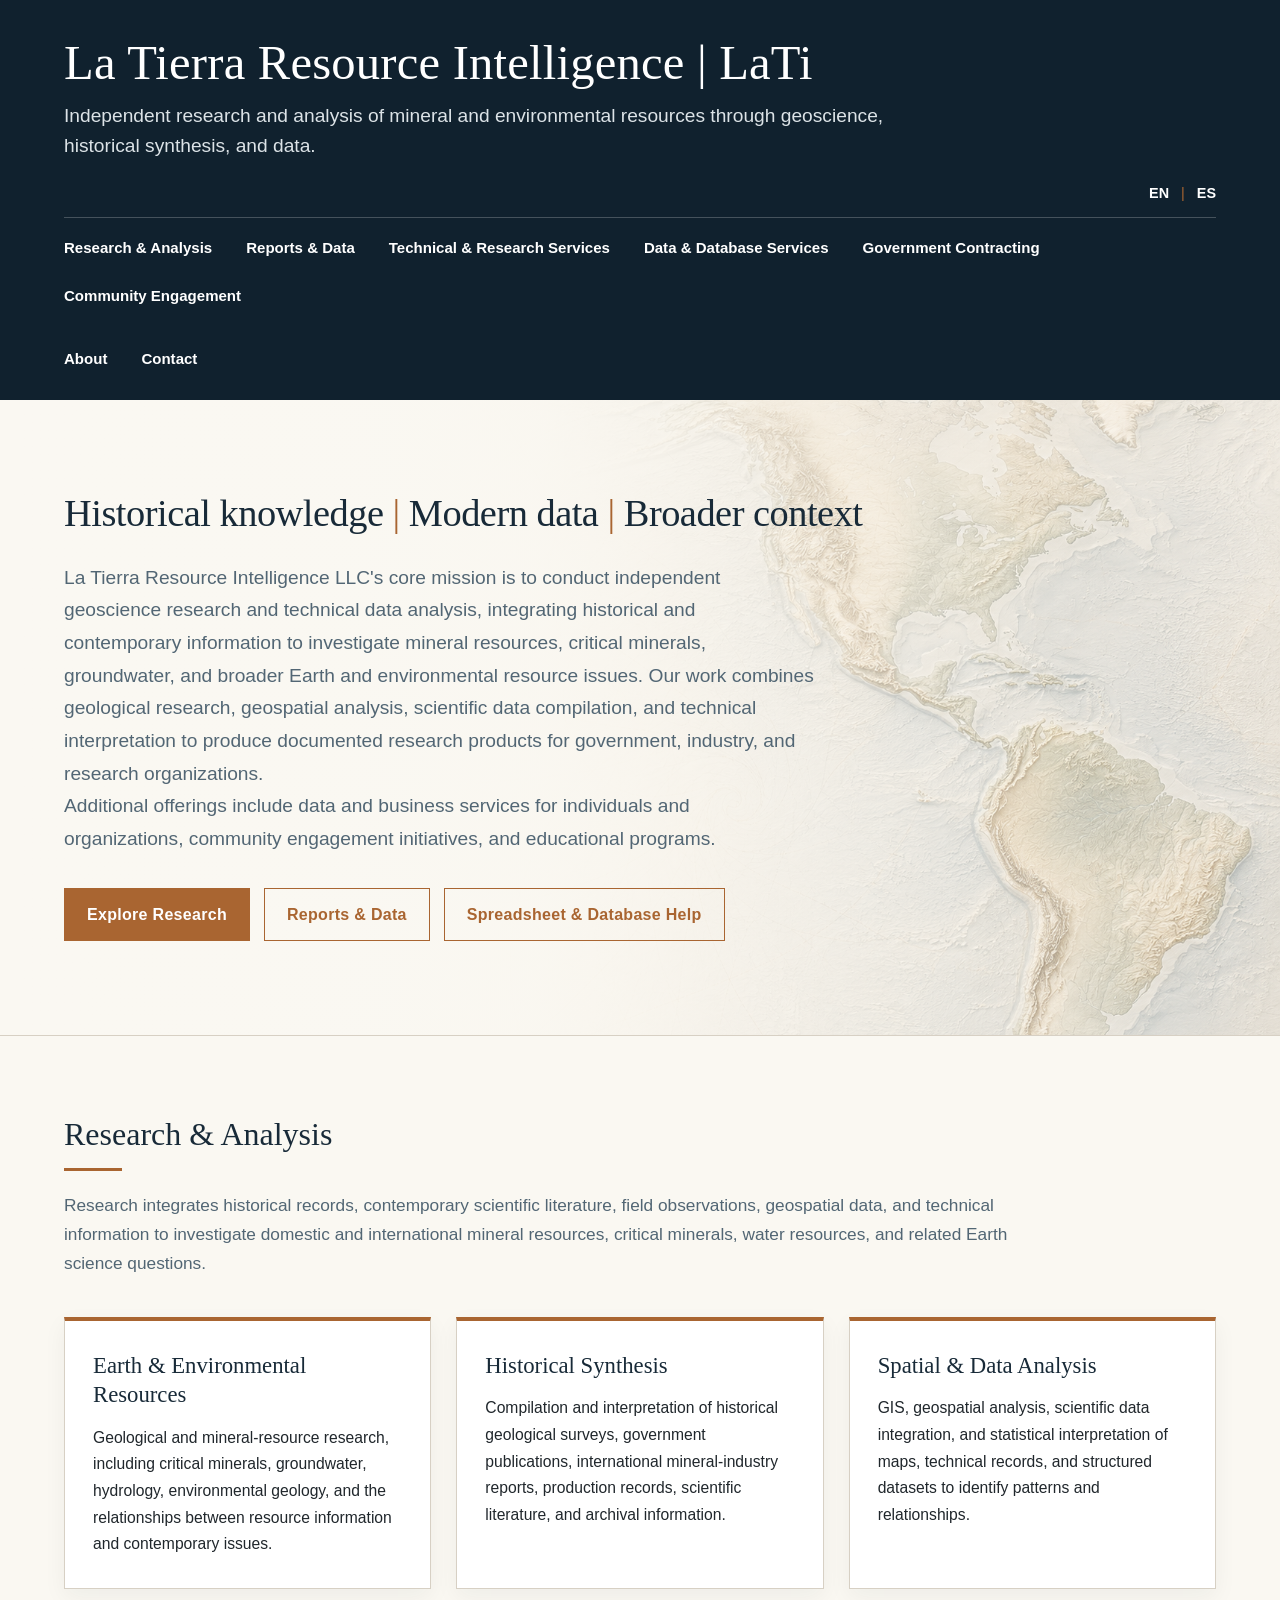
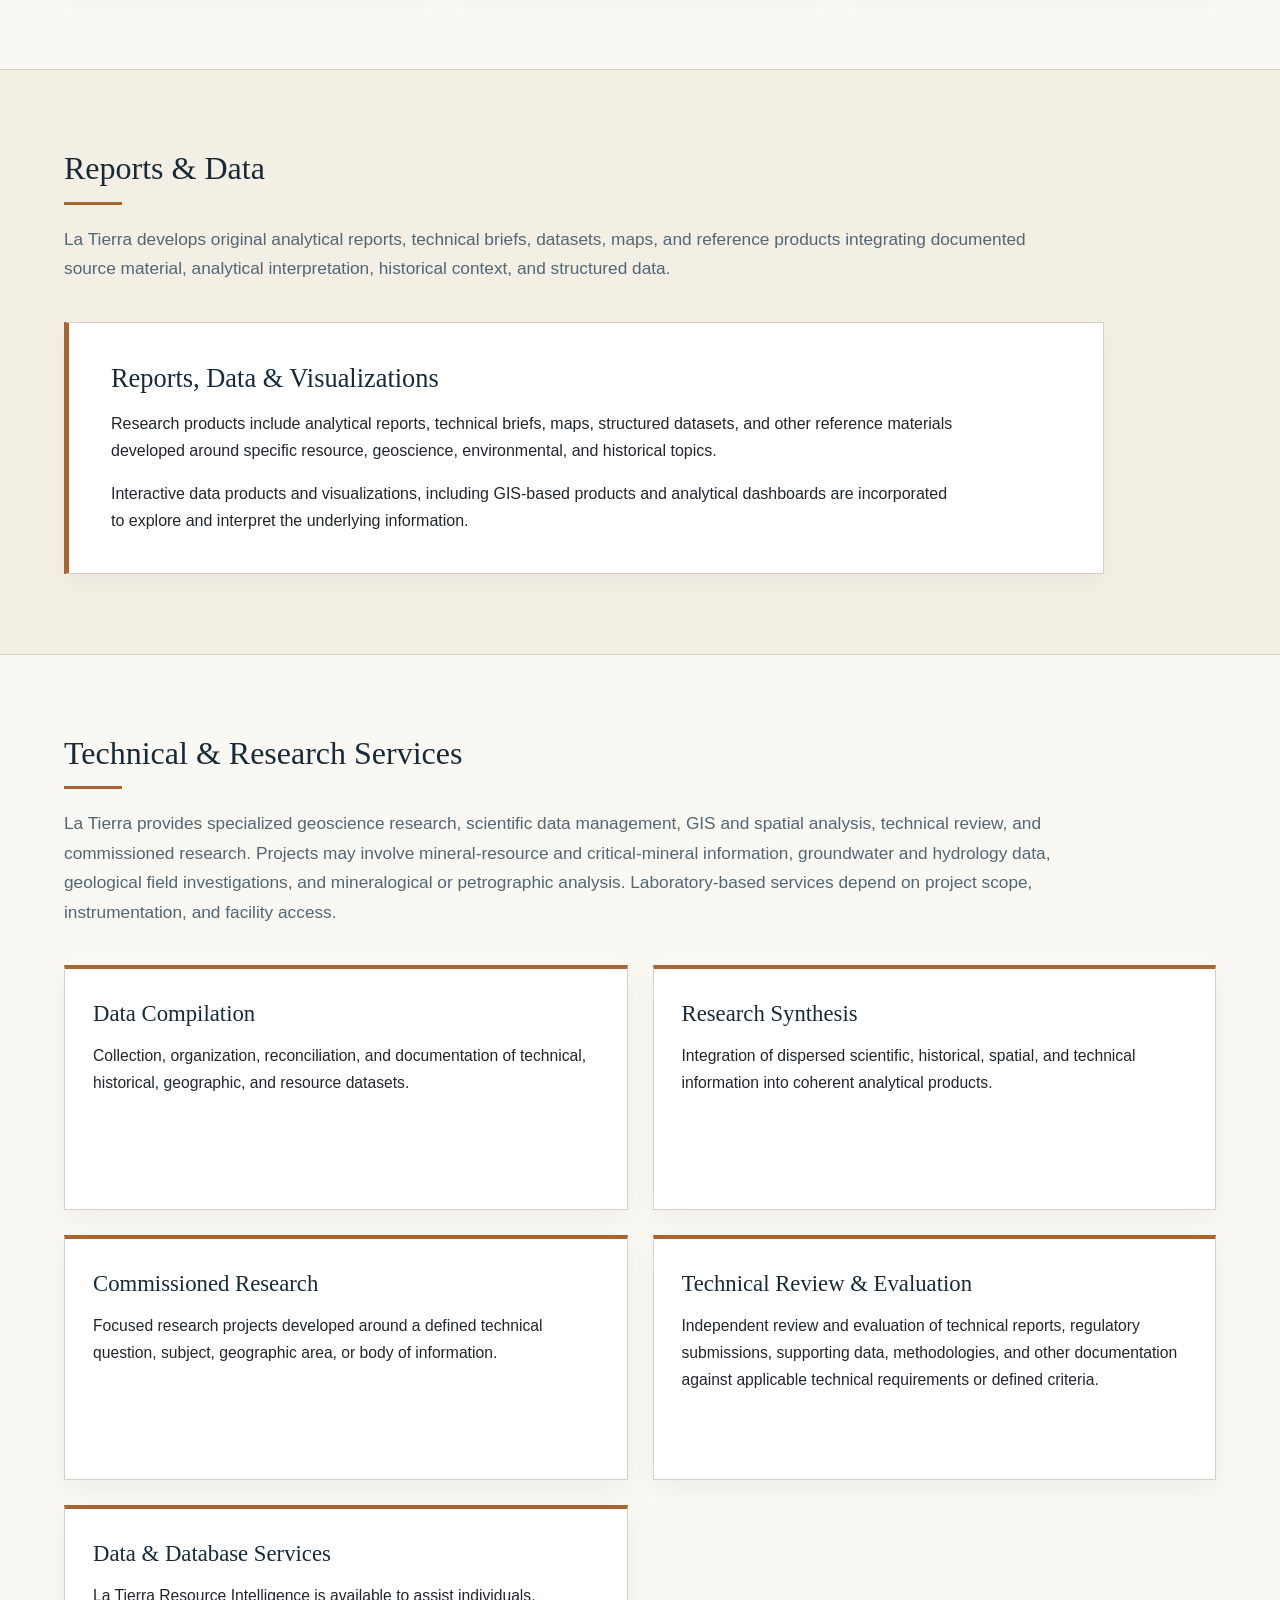
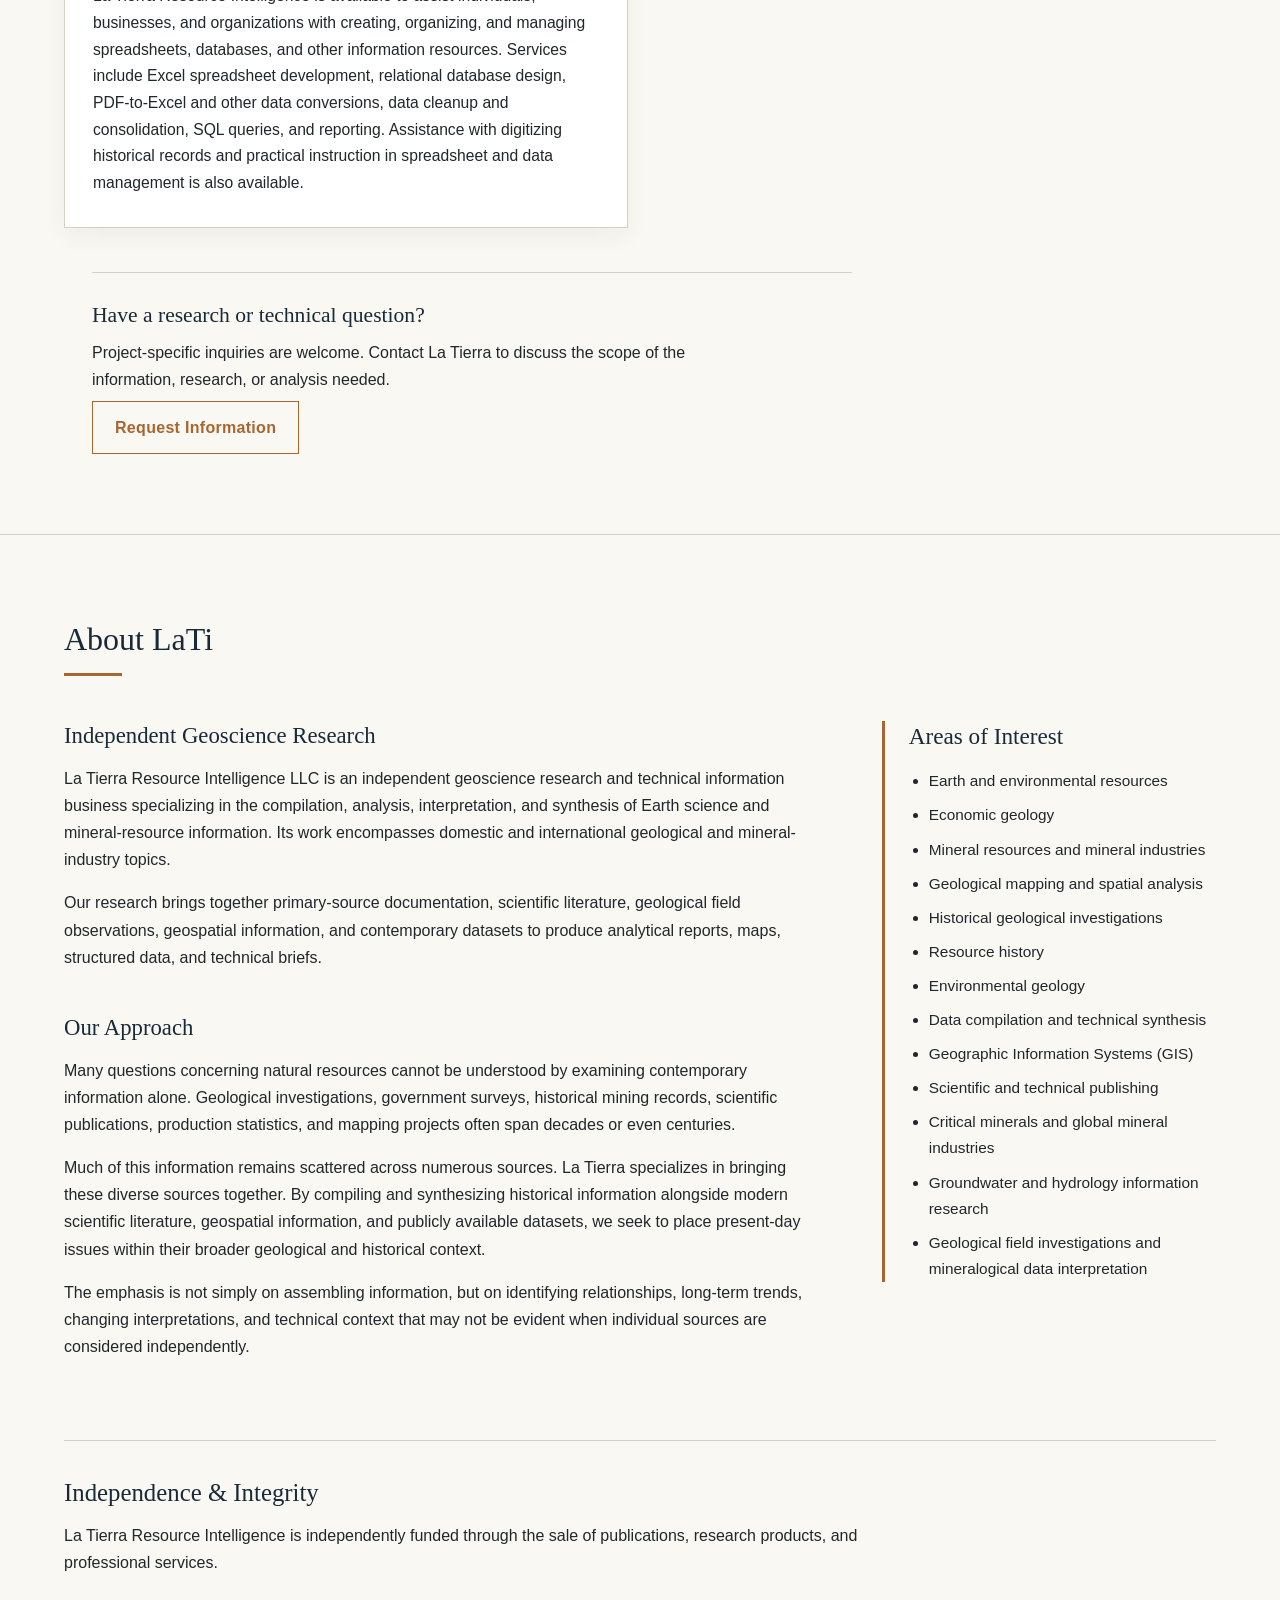
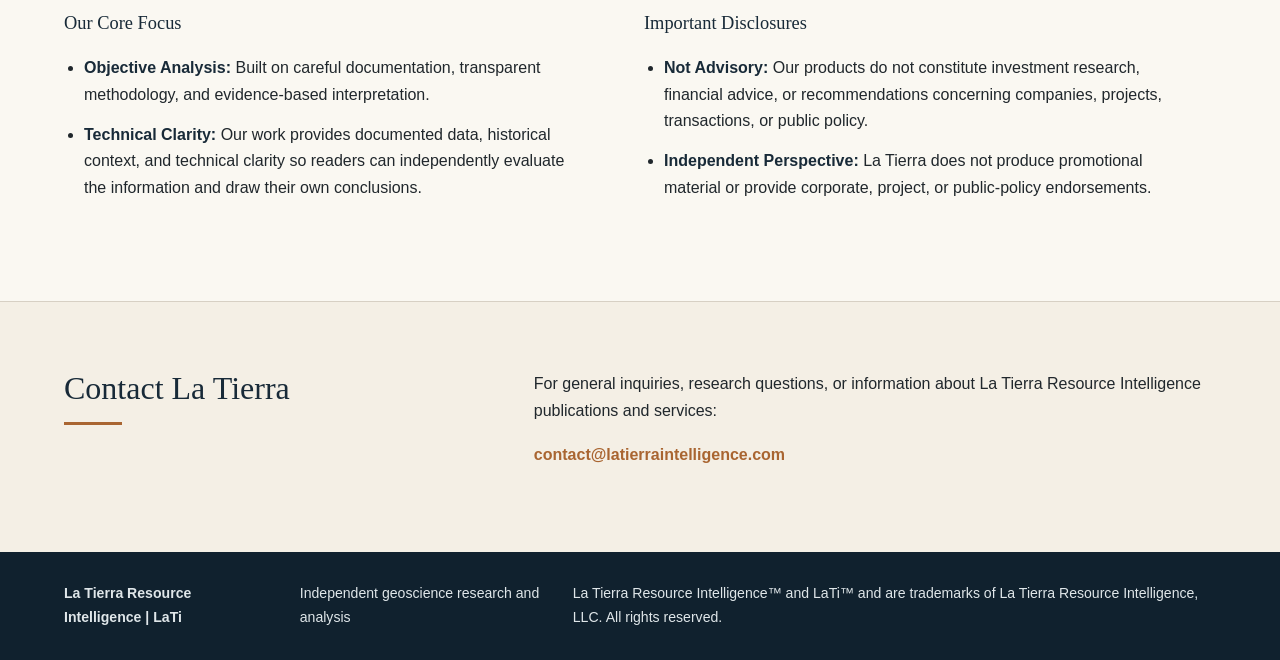
==== commit 907bd09b: "Update index.html" ====
--- a/index.html
+++ b/index.html
@@ -65,7 +65,7 @@
             Broader context
           </h2>
 <p class="hero-description">La Tierra Resource Intelligence LLC's core mission is to conduct independent geoscience research and technical data analysis, integrating historical and contemporary information to investigate mineral resources, critical minerals, groundwater, and broader Earth and environmental resource issues. Our work combines geological research, geospatial analysis, scientific data compilation, and technical interpretation to produce documented research products for government, industry, and research organizations.</p>
-          <p class="hero-description">Additional technical, data management, and educational services are described below and are available upon request.</p>
+          <p class="hero-description">Additional offerings include data and business services for individuals and organizations, community engagement initiatives, and educational programs.</p>
 <div class="hero-buttons">
 <a class="button-primary" href="#research">
               Explore Research
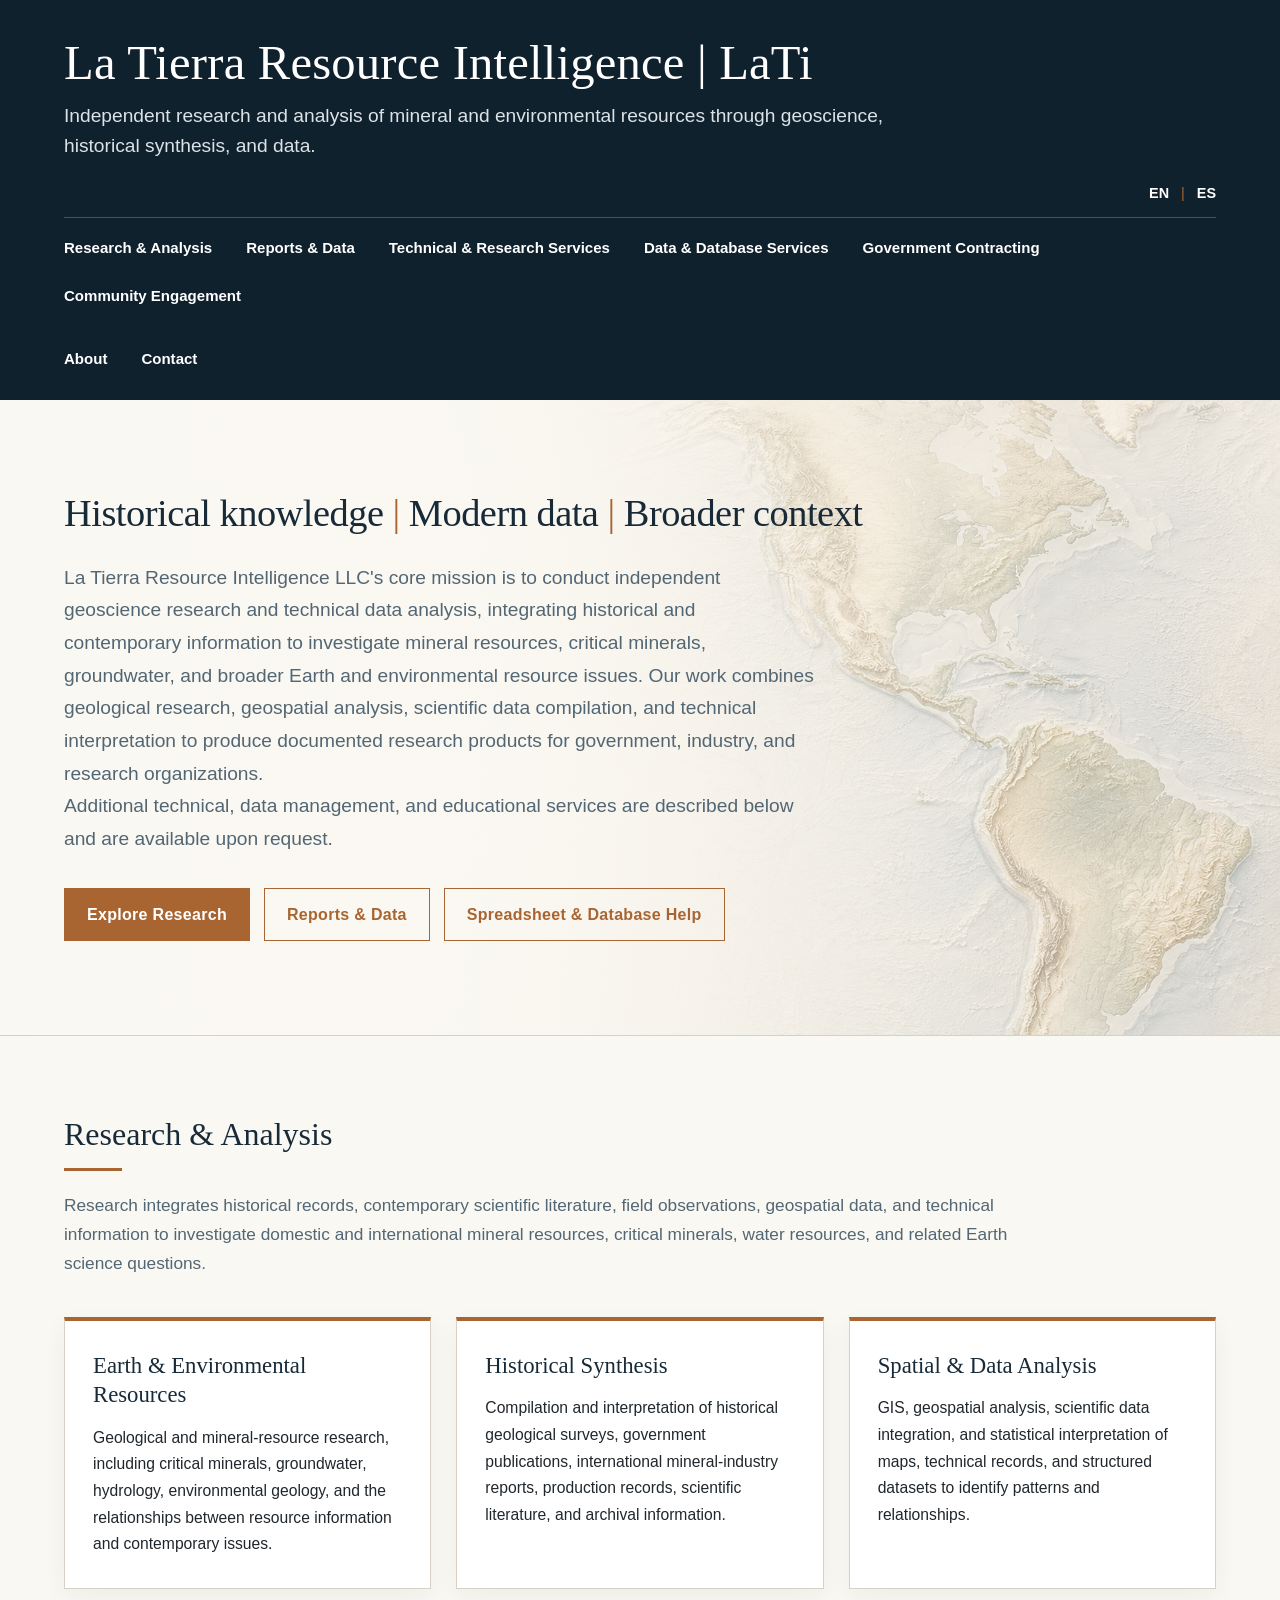
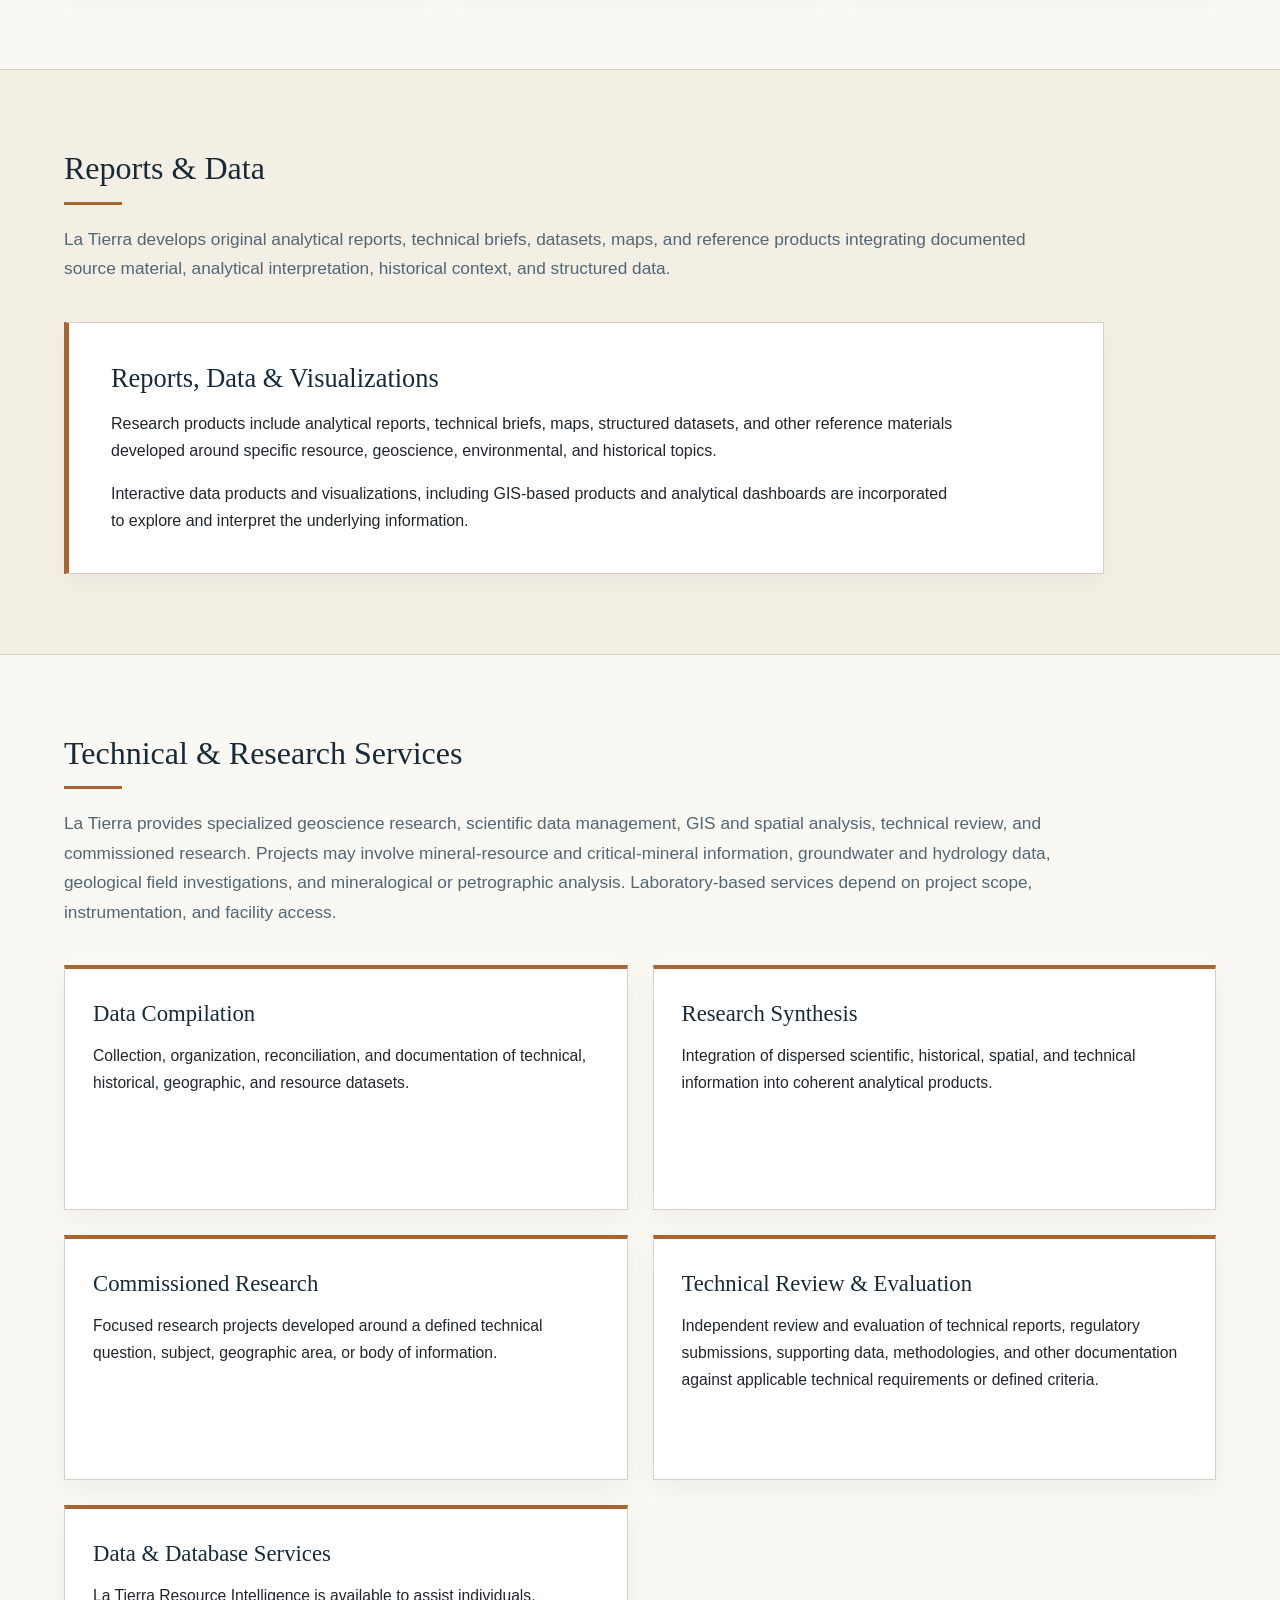
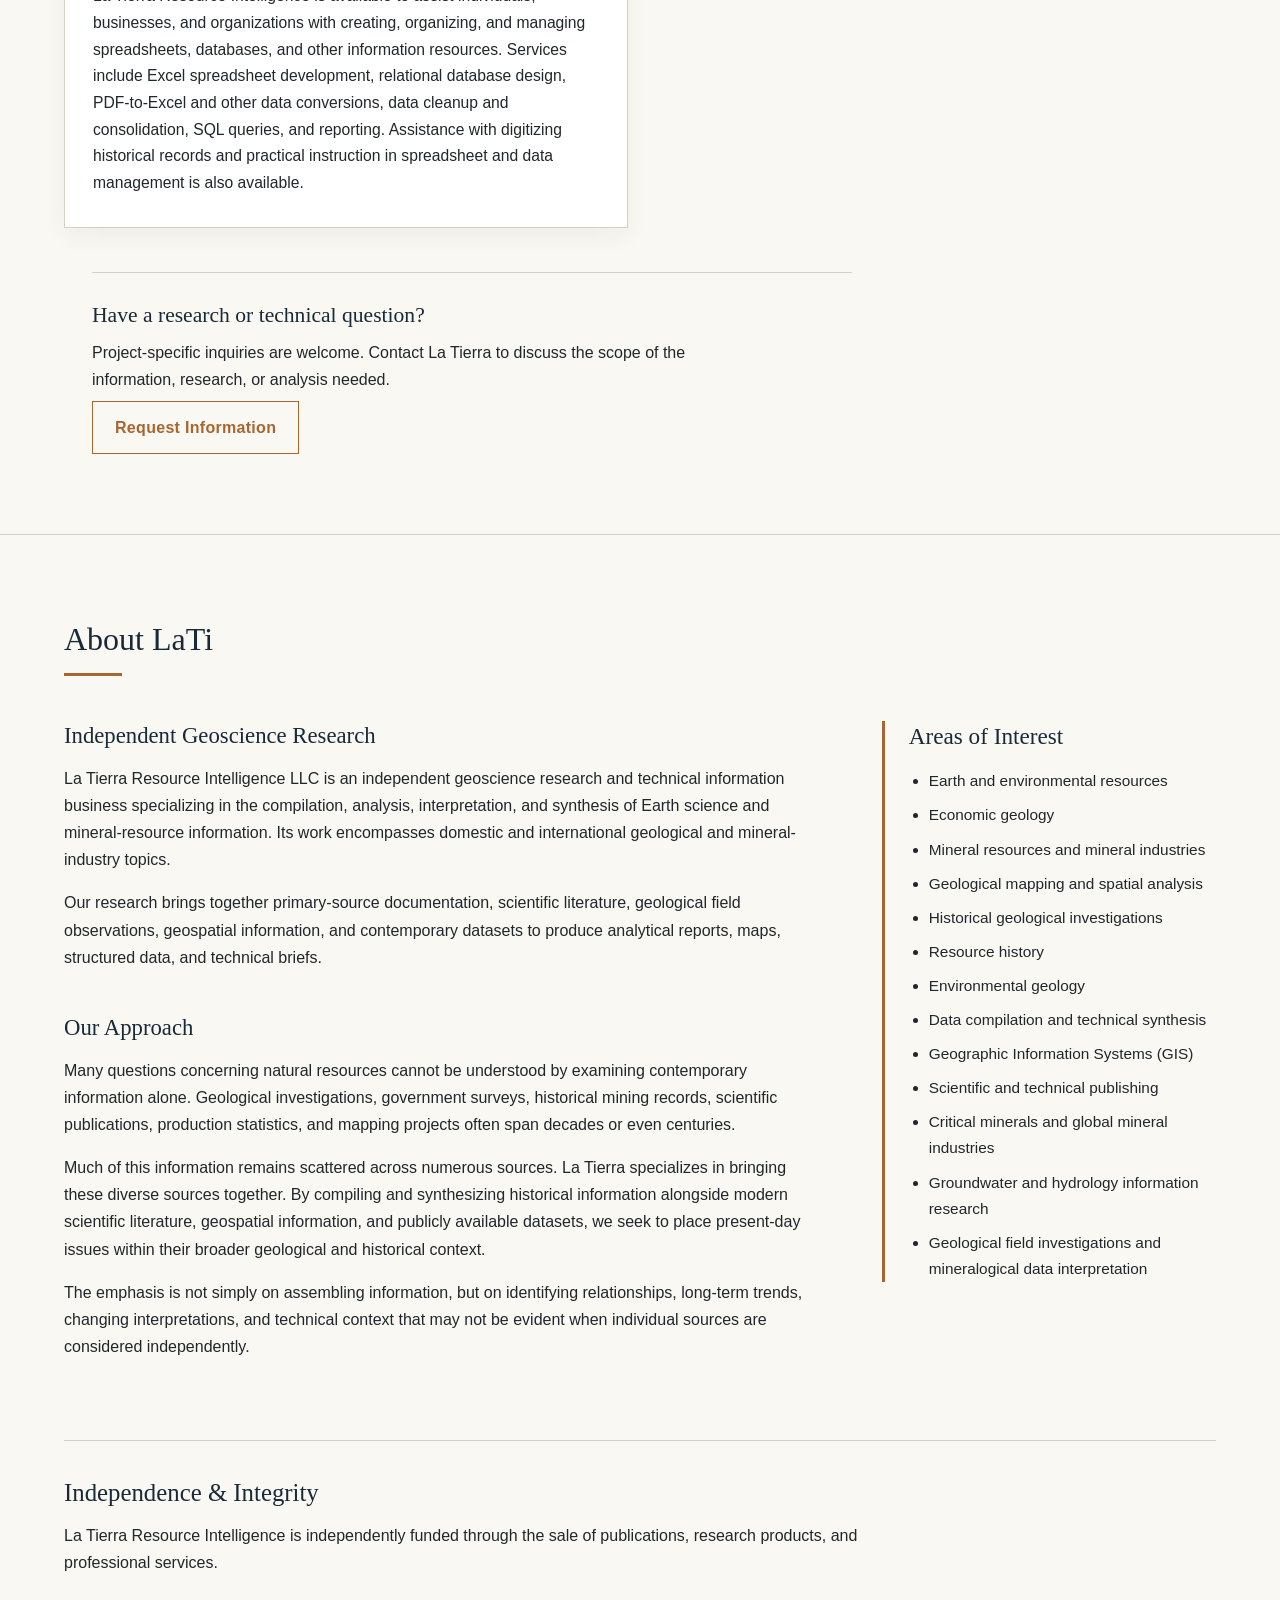
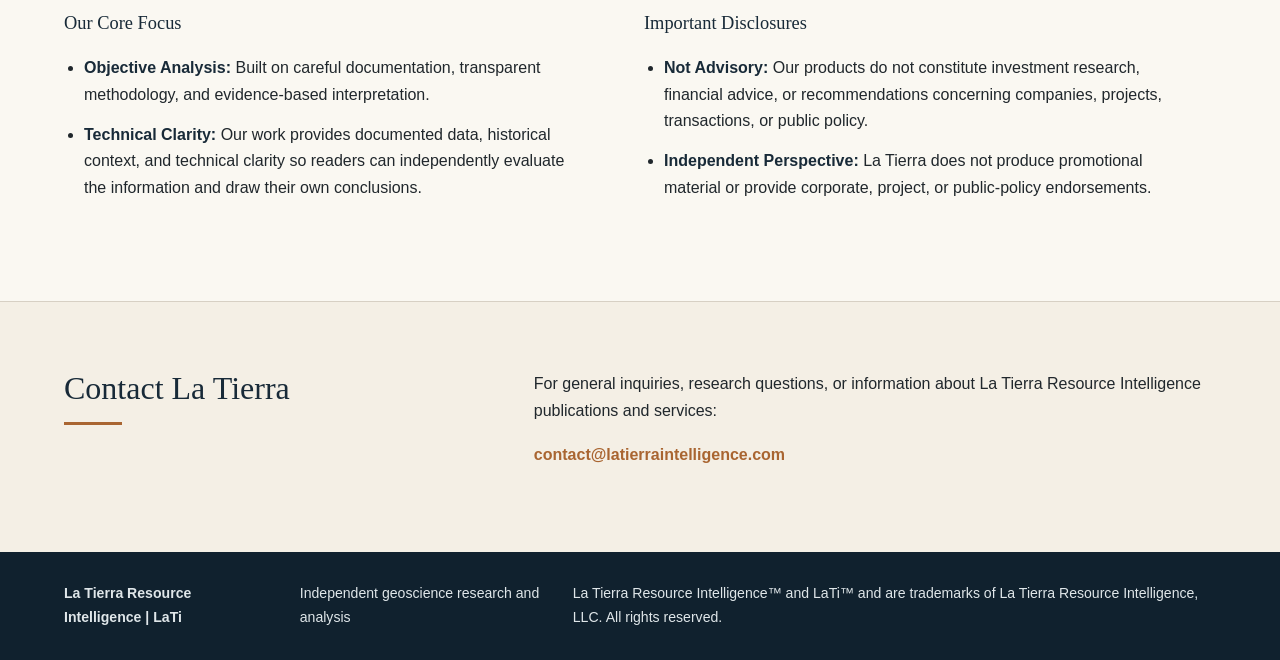
==== commit 4f366790: "Add files via upload" ====
--- a/index.html
+++ b/index.html
@@ -65,7 +65,7 @@
             Broader context
           </h2>
 <p class="hero-description">La Tierra Resource Intelligence LLC's core mission is to conduct independent geoscience research and technical data analysis, integrating historical and contemporary information to investigate mineral resources, critical minerals, groundwater, and broader Earth and environmental resource issues. Our work combines geological research, geospatial analysis, scientific data compilation, and technical interpretation to produce documented research products for government, industry, and research organizations.</p>
-          <p class="hero-description">Additional offerings include data and business services for individuals and organizations, community engagement initiatives, and educational programs.</p>
+          <p class="hero-description">Additional technical, data management, and educational services are described below and are available upon request.</p>
 <div class="hero-buttons">
 <a class="button-primary" href="#research">
               Explore Research
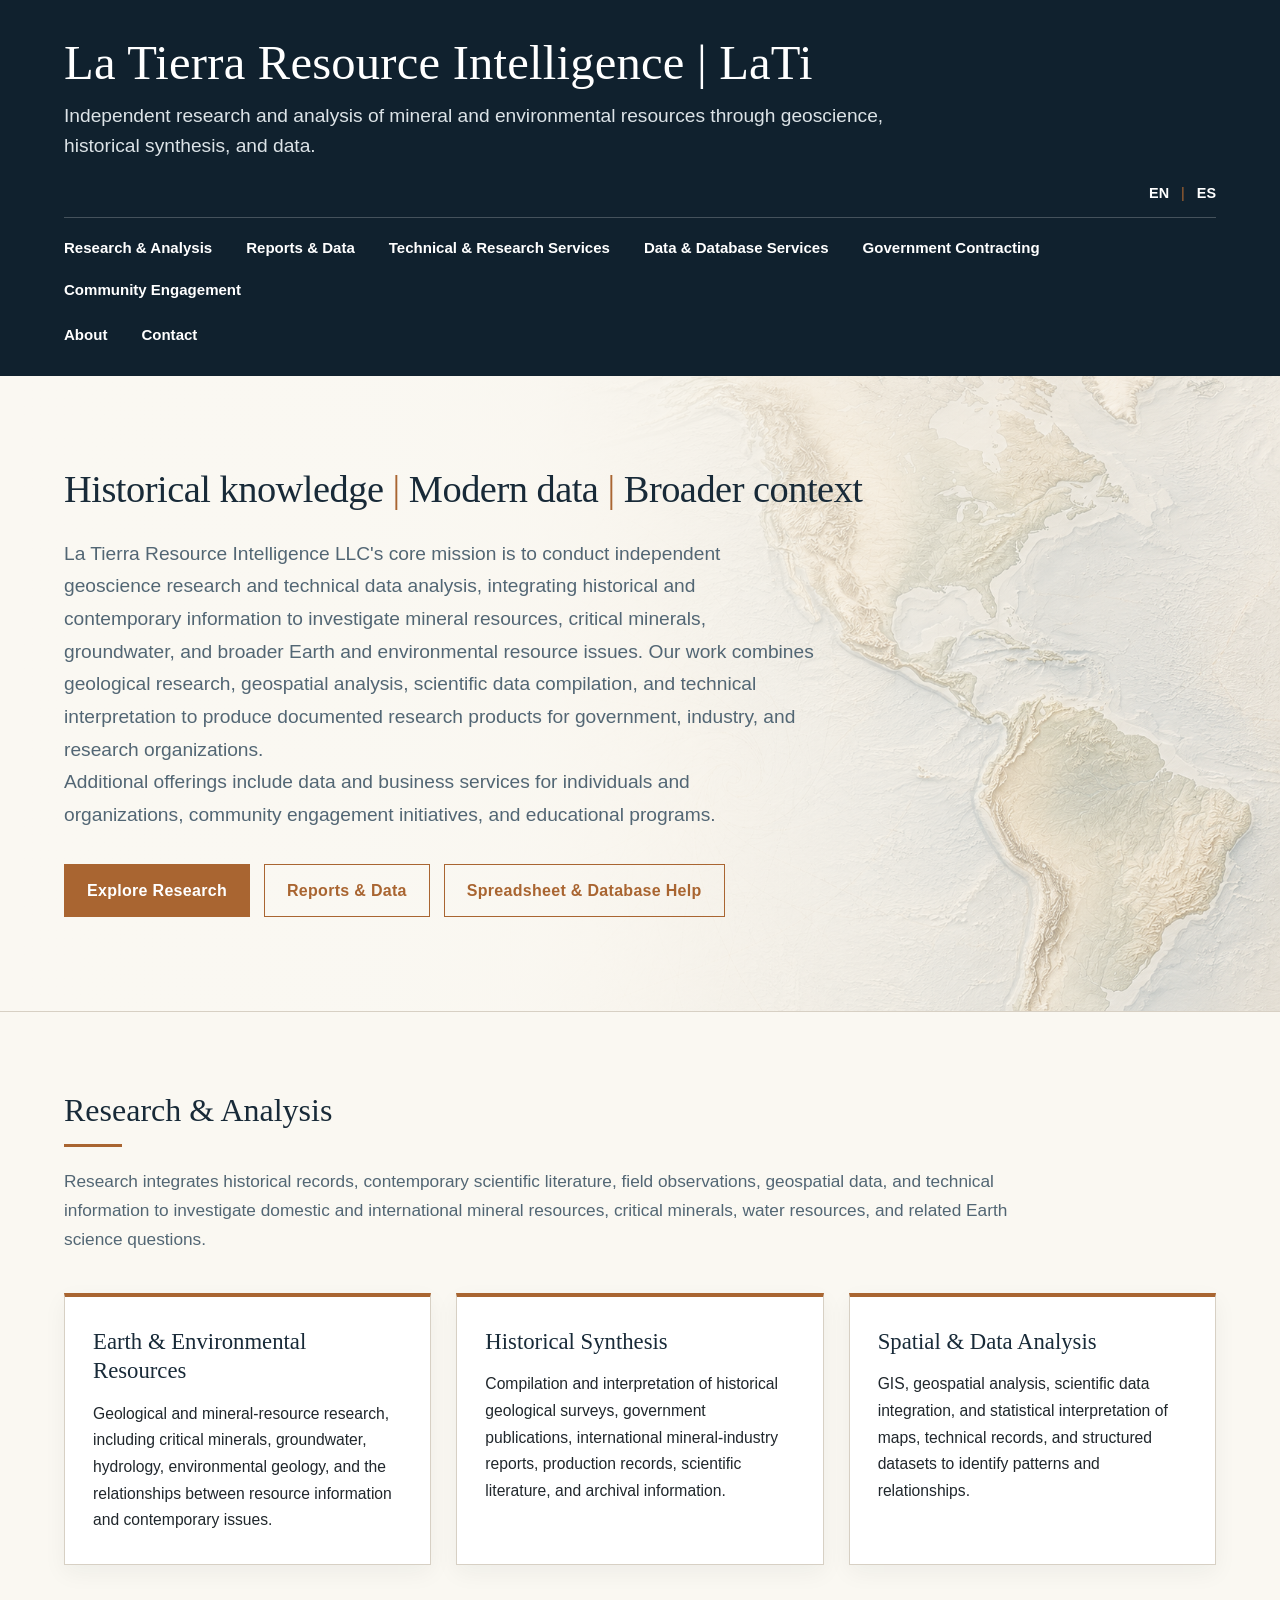
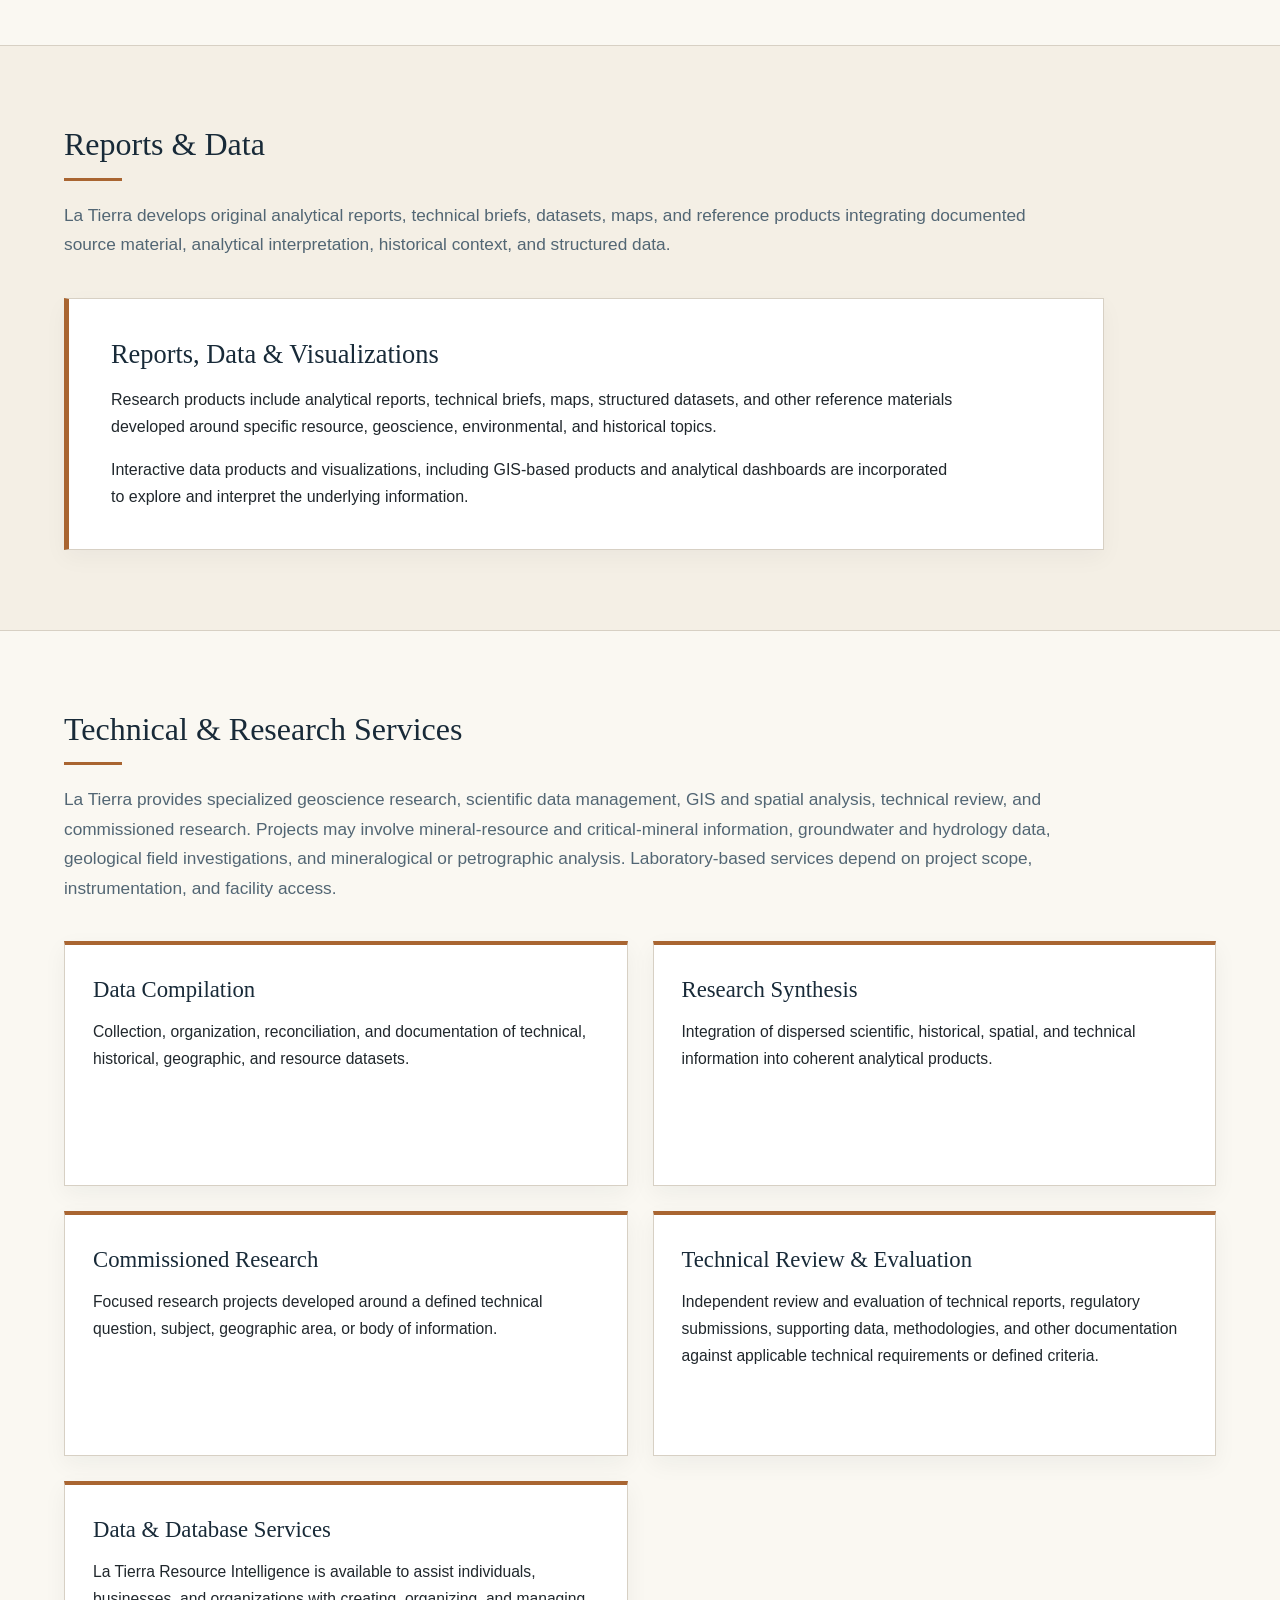
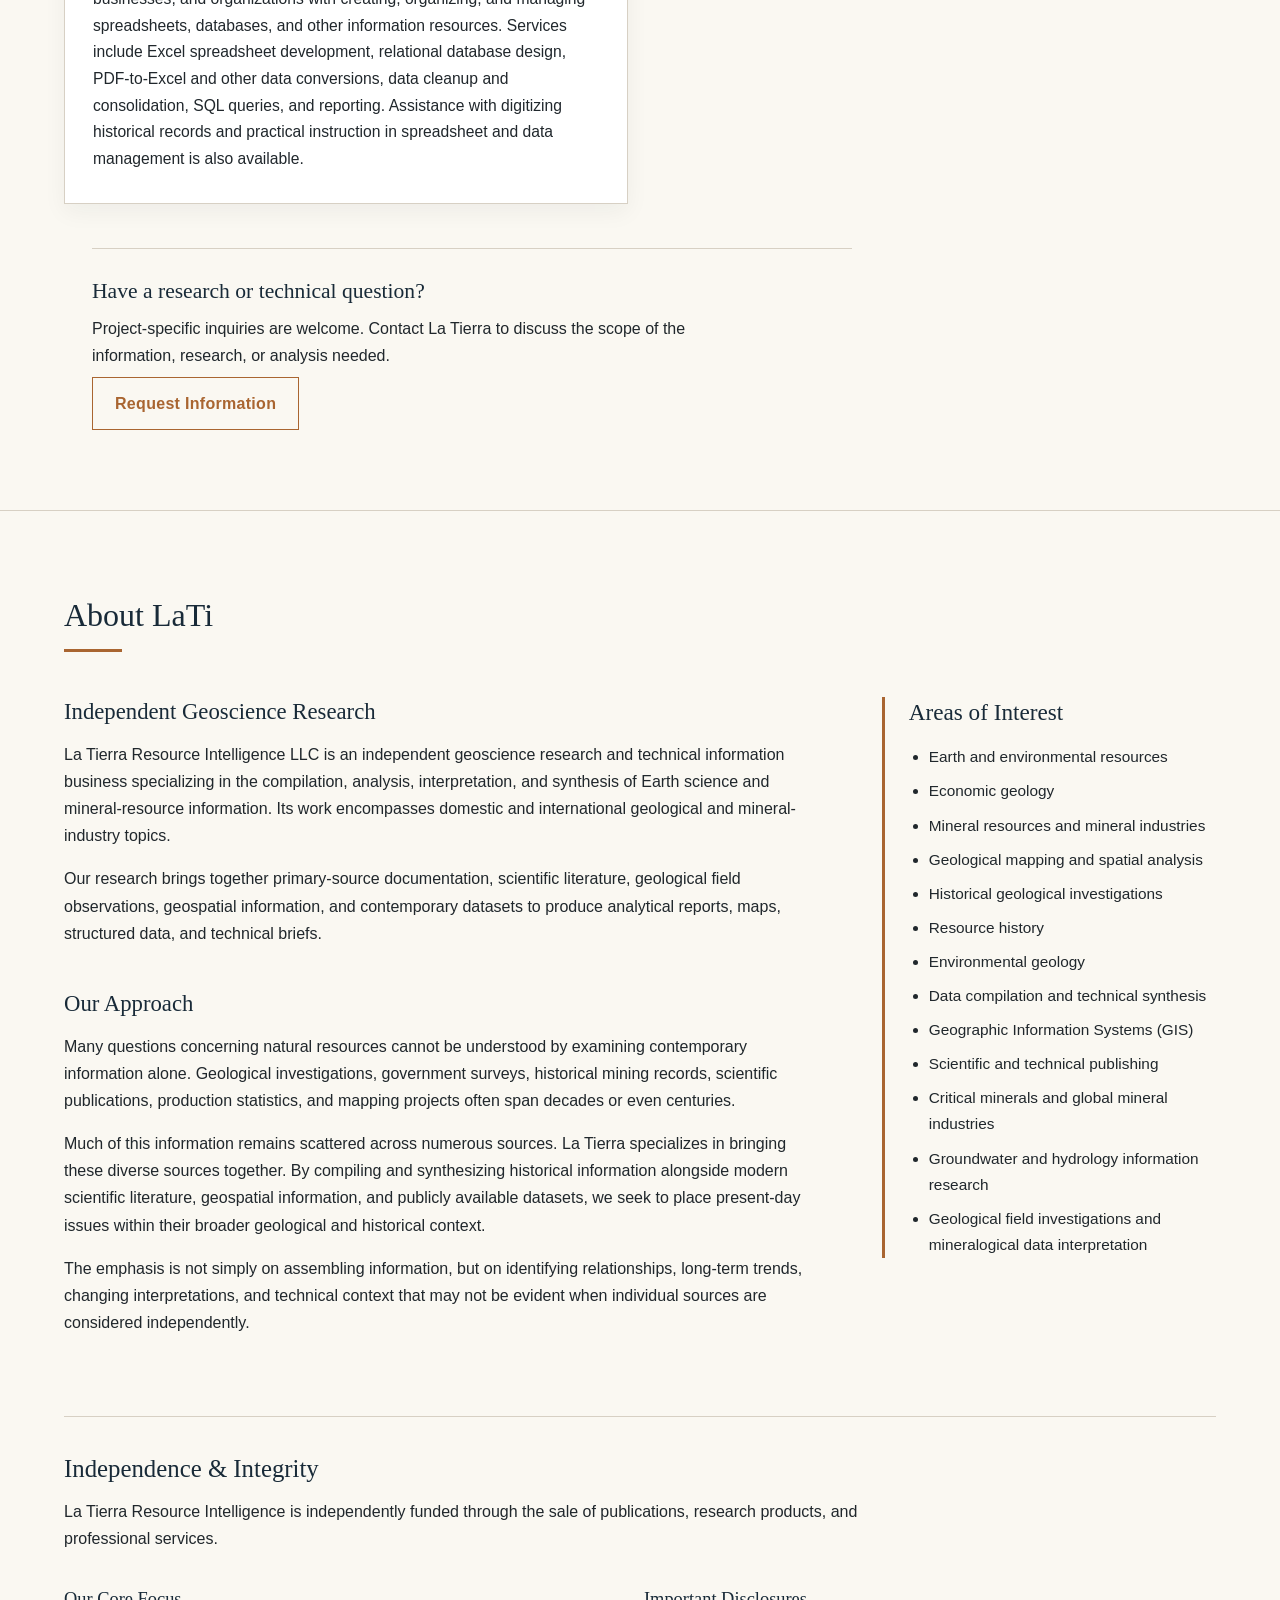
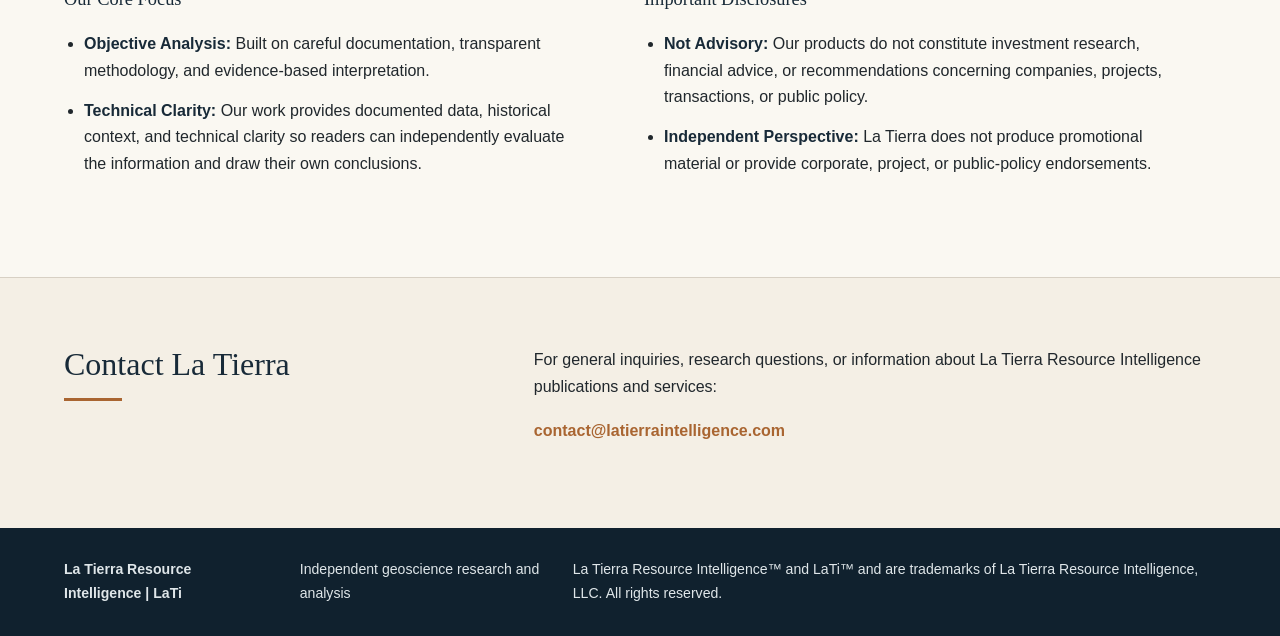
==== commit d01e9d80: "Add files via upload" ====
--- a/index.html
+++ b/index.html
@@ -28,26 +28,19 @@
 <span>|</span>
 <a href="es.html">ES</a>
 </div>
-<nav class="main-nav">
-<a href="#research">
+<nav class="main-nav" style="display:flex;flex-direction:column;gap:14px;"><div class="nav-explicit-row" style="display:flex;flex-wrap:wrap;column-gap:34px;row-gap:10px;width:100%;"><a href="#research">
           Research &amp; Analysis
-        </a>
-<a href="#reports">
+        </a><a href="#reports">
           Reports &amp; Data
-        </a>
-<a href="#services">
+        </a><a href="#services">
           Technical &amp; Research Services
-        </a><a href="#data-services">Data &amp; Database Services</a>
-<a href="government/">
+        </a><a href="data-services/">Data &amp; Database Services</a><a href="government/">
           Government Contracting
-        </a>
-<a href="community/">Community Engagement</a><span aria-hidden="true" class="nav-row-break" style="flex-basis:100%;height:0;padding:0;margin:0;"></span>
-
-<a href="#about">
+        </a><a href="community/">Community Engagement</a></div><div class="nav-explicit-row" style="display:flex;flex-wrap:wrap;column-gap:34px;row-gap:10px;width:100%;"><a href="#about">
           About
         </a><a href="#contact">
           Contact
-        </a></nav>
+        </a></div></nav>
 </div>
 </header>
 <main>
@@ -65,7 +58,7 @@
             Broader context
           </h2>
 <p class="hero-description">La Tierra Resource Intelligence LLC's core mission is to conduct independent geoscience research and technical data analysis, integrating historical and contemporary information to investigate mineral resources, critical minerals, groundwater, and broader Earth and environmental resource issues. Our work combines geological research, geospatial analysis, scientific data compilation, and technical interpretation to produce documented research products for government, industry, and research organizations.</p>
-          <p class="hero-description">Additional technical, data management, and educational services are described below and are available upon request.</p>
+          <p class="hero-description">Additional offerings include data and business services for individuals and organizations, community engagement initiatives, and educational programs.</p>
 <div class="hero-buttons">
 <a class="button-primary" href="#research">
               Explore Research
@@ -73,7 +66,7 @@
 <a class="button-outline" href="#reports">
               Reports &amp; Data
             </a>
-<a class="button-outline" href="#data-services">Spreadsheet &amp; Database Help</a></div>
+<a class="button-outline" href="data-services/">Spreadsheet &amp; Database Help</a></div>
 </div>
 </div>
 </section>
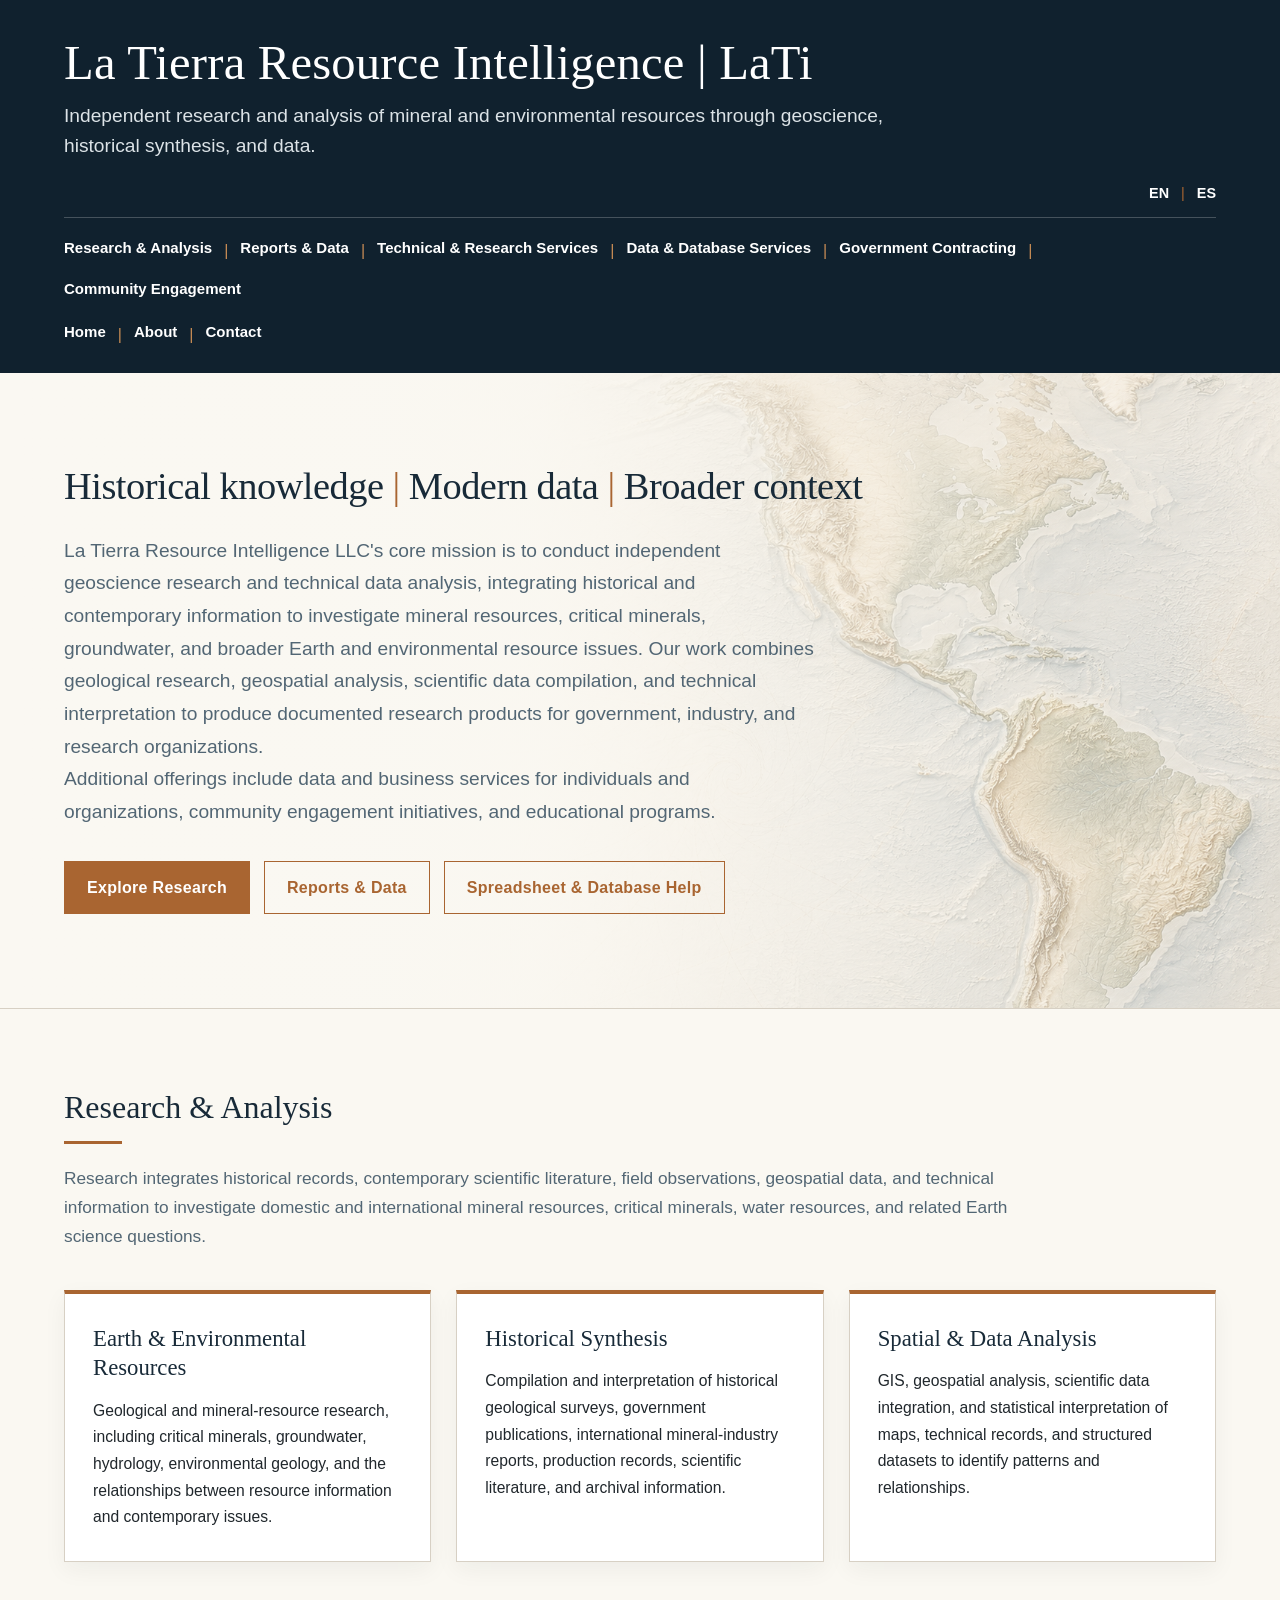
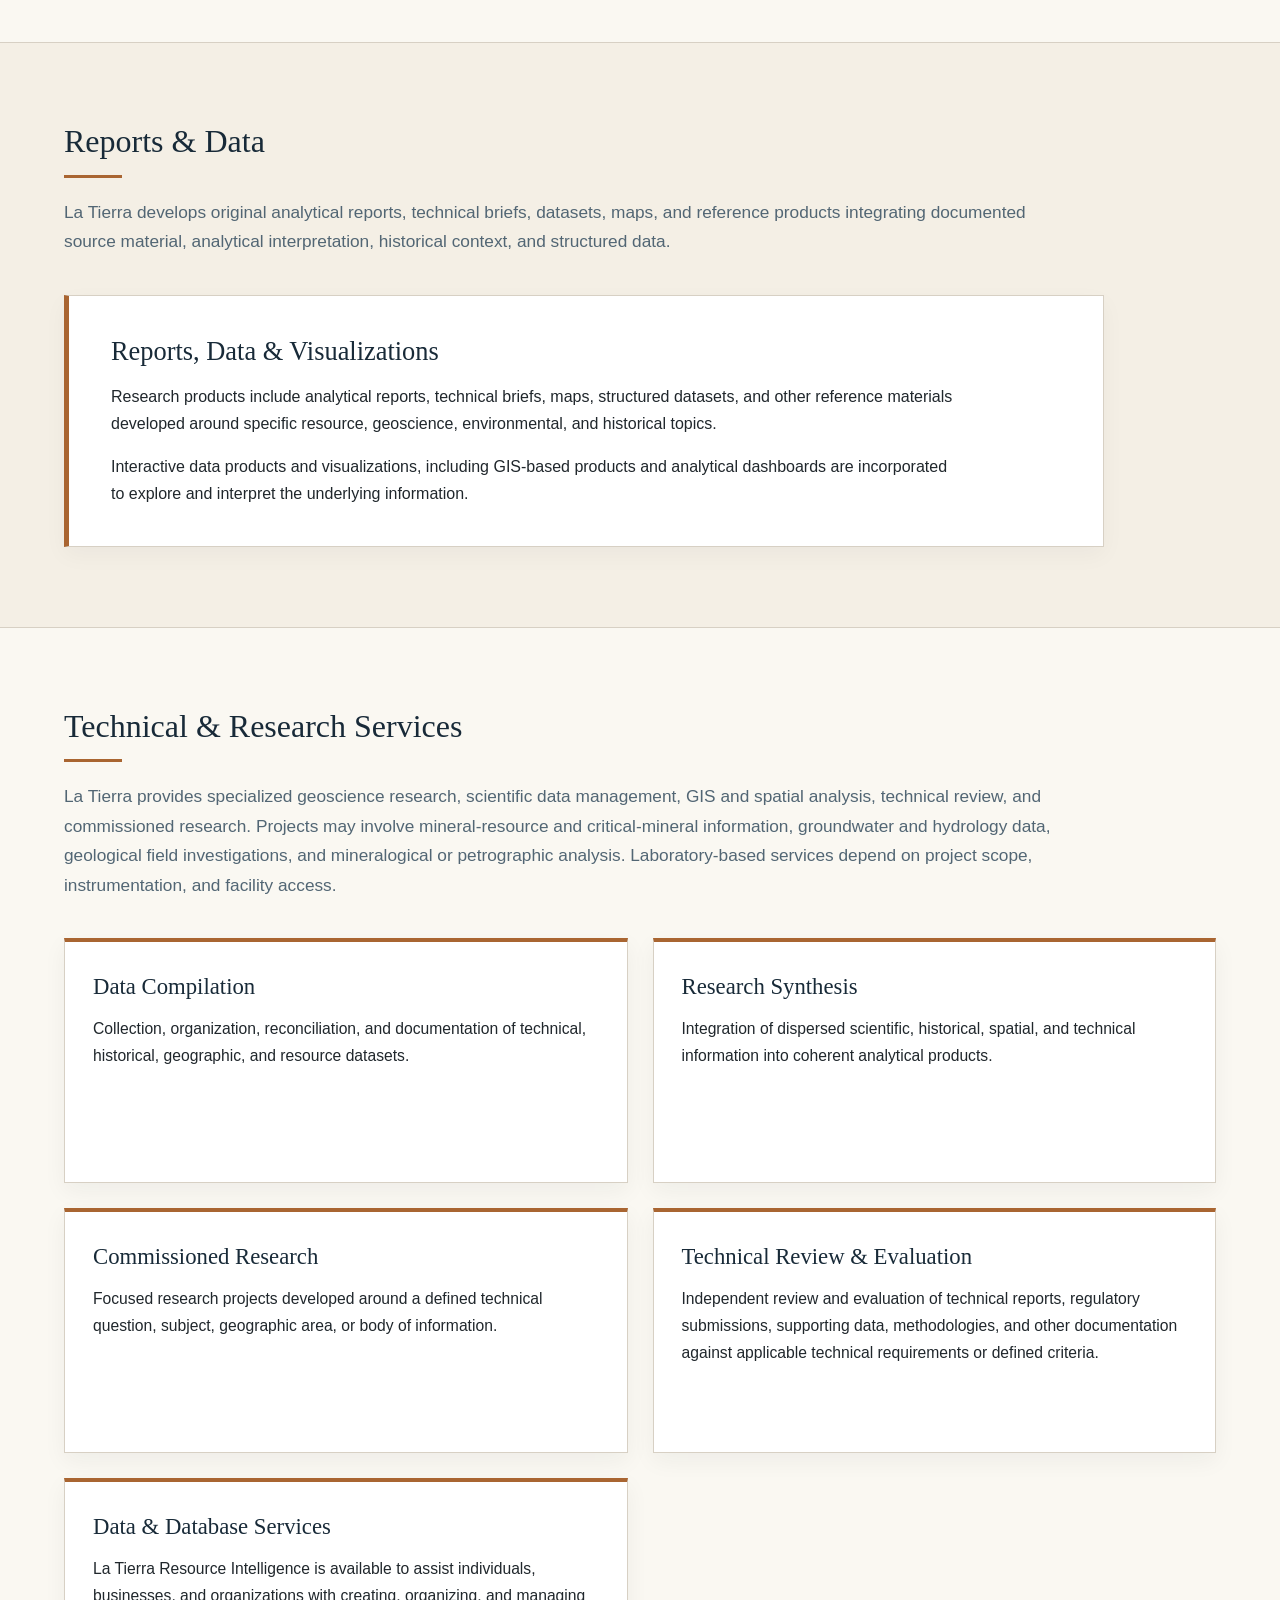
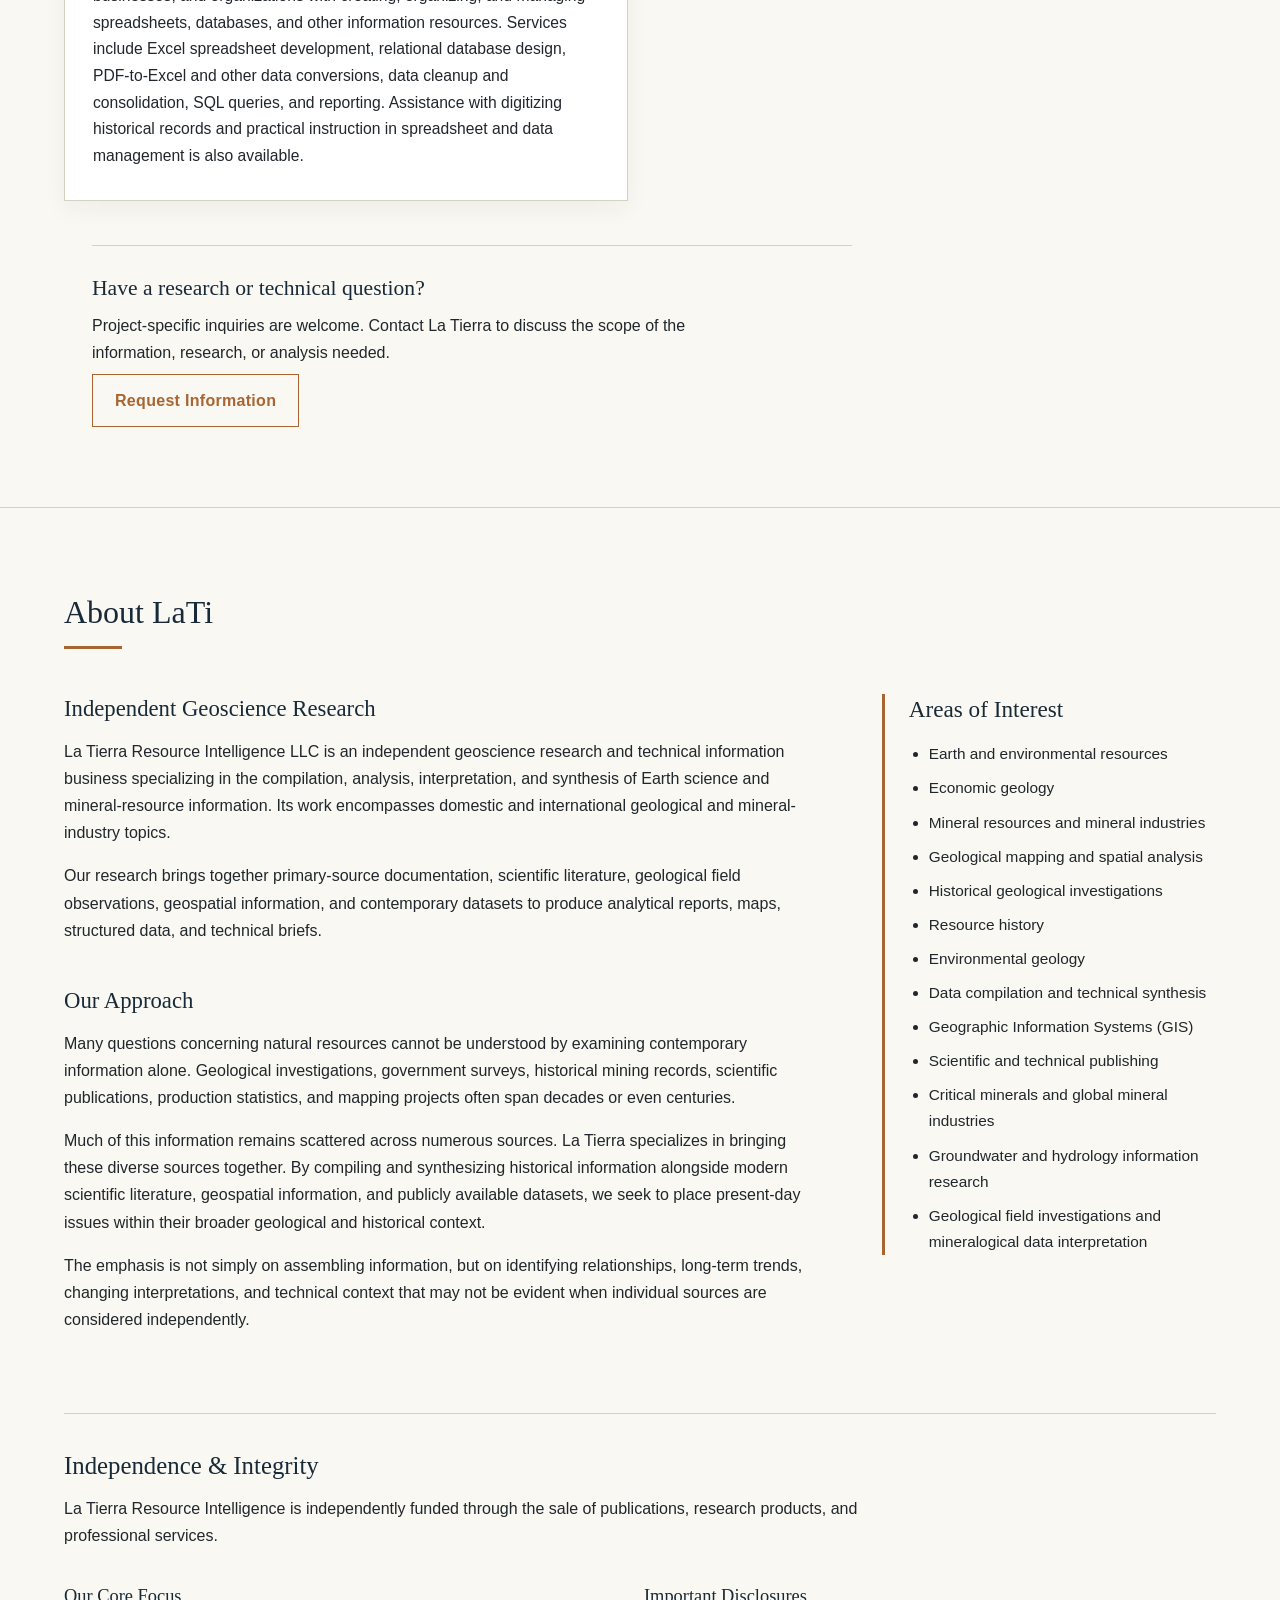
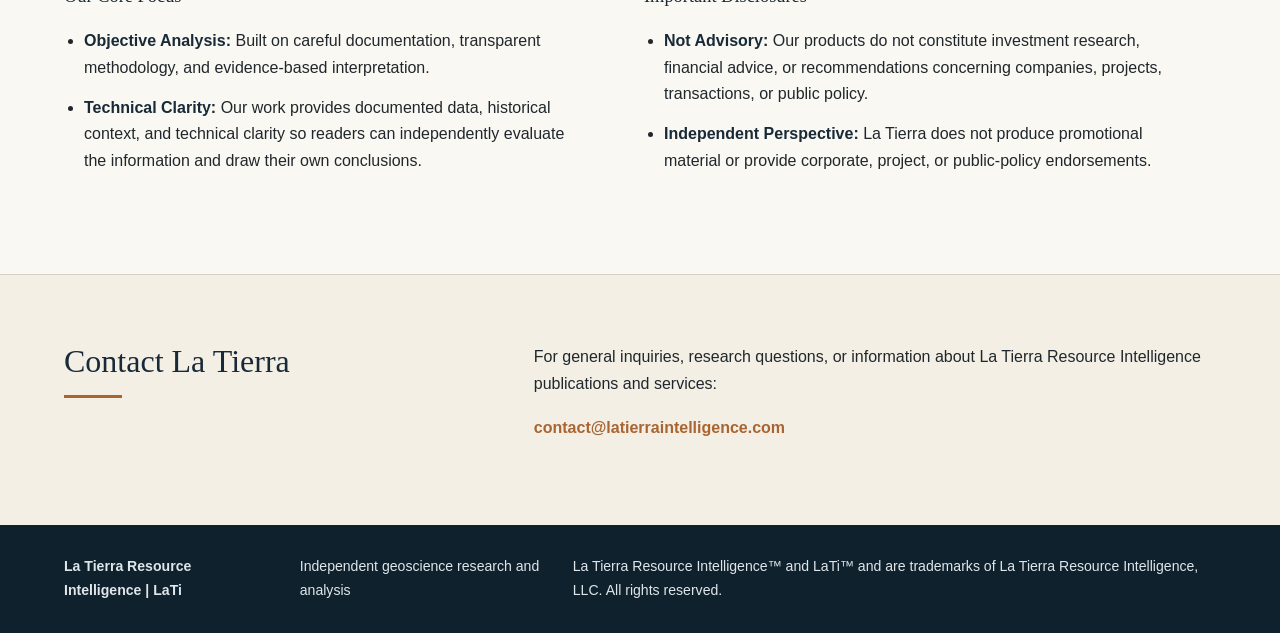
==== commit 4690b4ee: "Add files via upload" ====
--- a/index.html
+++ b/index.html
@@ -28,19 +28,21 @@
 <span>|</span>
 <a href="es.html">ES</a>
 </div>
-<nav class="main-nav" style="display:flex;flex-direction:column;gap:14px;"><div class="nav-explicit-row" style="display:flex;flex-wrap:wrap;column-gap:34px;row-gap:10px;width:100%;"><a href="#research">
-          Research &amp; Analysis
-        </a><a href="#reports">
-          Reports &amp; Data
-        </a><a href="#services">
-          Technical &amp; Research Services
-        </a><a href="data-services/">Data &amp; Database Services</a><a href="government/">
-          Government Contracting
-        </a><a href="community/">Community Engagement</a></div><div class="nav-explicit-row" style="display:flex;flex-wrap:wrap;column-gap:34px;row-gap:10px;width:100%;"><a href="#about">
-          About
-        </a><a href="#contact">
-          Contact
-        </a></div></nav>
+<nav class="main-nav" aria-label="Main navigation" style="display:flex;flex-direction:column;align-items:flex-start;gap:12px;">
+<div class="nav-explicit-row" style="display:flex;flex-wrap:wrap;align-items:center;column-gap:12px;row-gap:9px;width:100%;">
+<a href="#research">Research &amp; Analysis</a>
+<span aria-hidden="true" style="color:#C58B54;font-weight:400;">|</span><a href="#reports">Reports &amp; Data</a>
+<span aria-hidden="true" style="color:#C58B54;font-weight:400;">|</span><a href="#services">Technical &amp; Research Services</a>
+<span aria-hidden="true" style="color:#C58B54;font-weight:400;">|</span><a href="data-services/">Data &amp; Database Services</a>
+<span aria-hidden="true" style="color:#C58B54;font-weight:400;">|</span><a href="government/">Government Contracting</a>
+<span aria-hidden="true" style="color:#C58B54;font-weight:400;">|</span><a href="community/">Community Engagement</a>
+</div>
+<div class="nav-explicit-row" style="display:flex;flex-wrap:wrap;align-items:center;column-gap:12px;row-gap:9px;width:100%;">
+<a href="index.html">Home</a>
+<span aria-hidden="true" style="color:#C58B54;font-weight:400;">|</span><a href="#about">About</a>
+<span aria-hidden="true" style="color:#C58B54;font-weight:400;">|</span><a href="#contact">Contact</a>
+</div>
+</nav>
 </div>
 </header>
 <main>
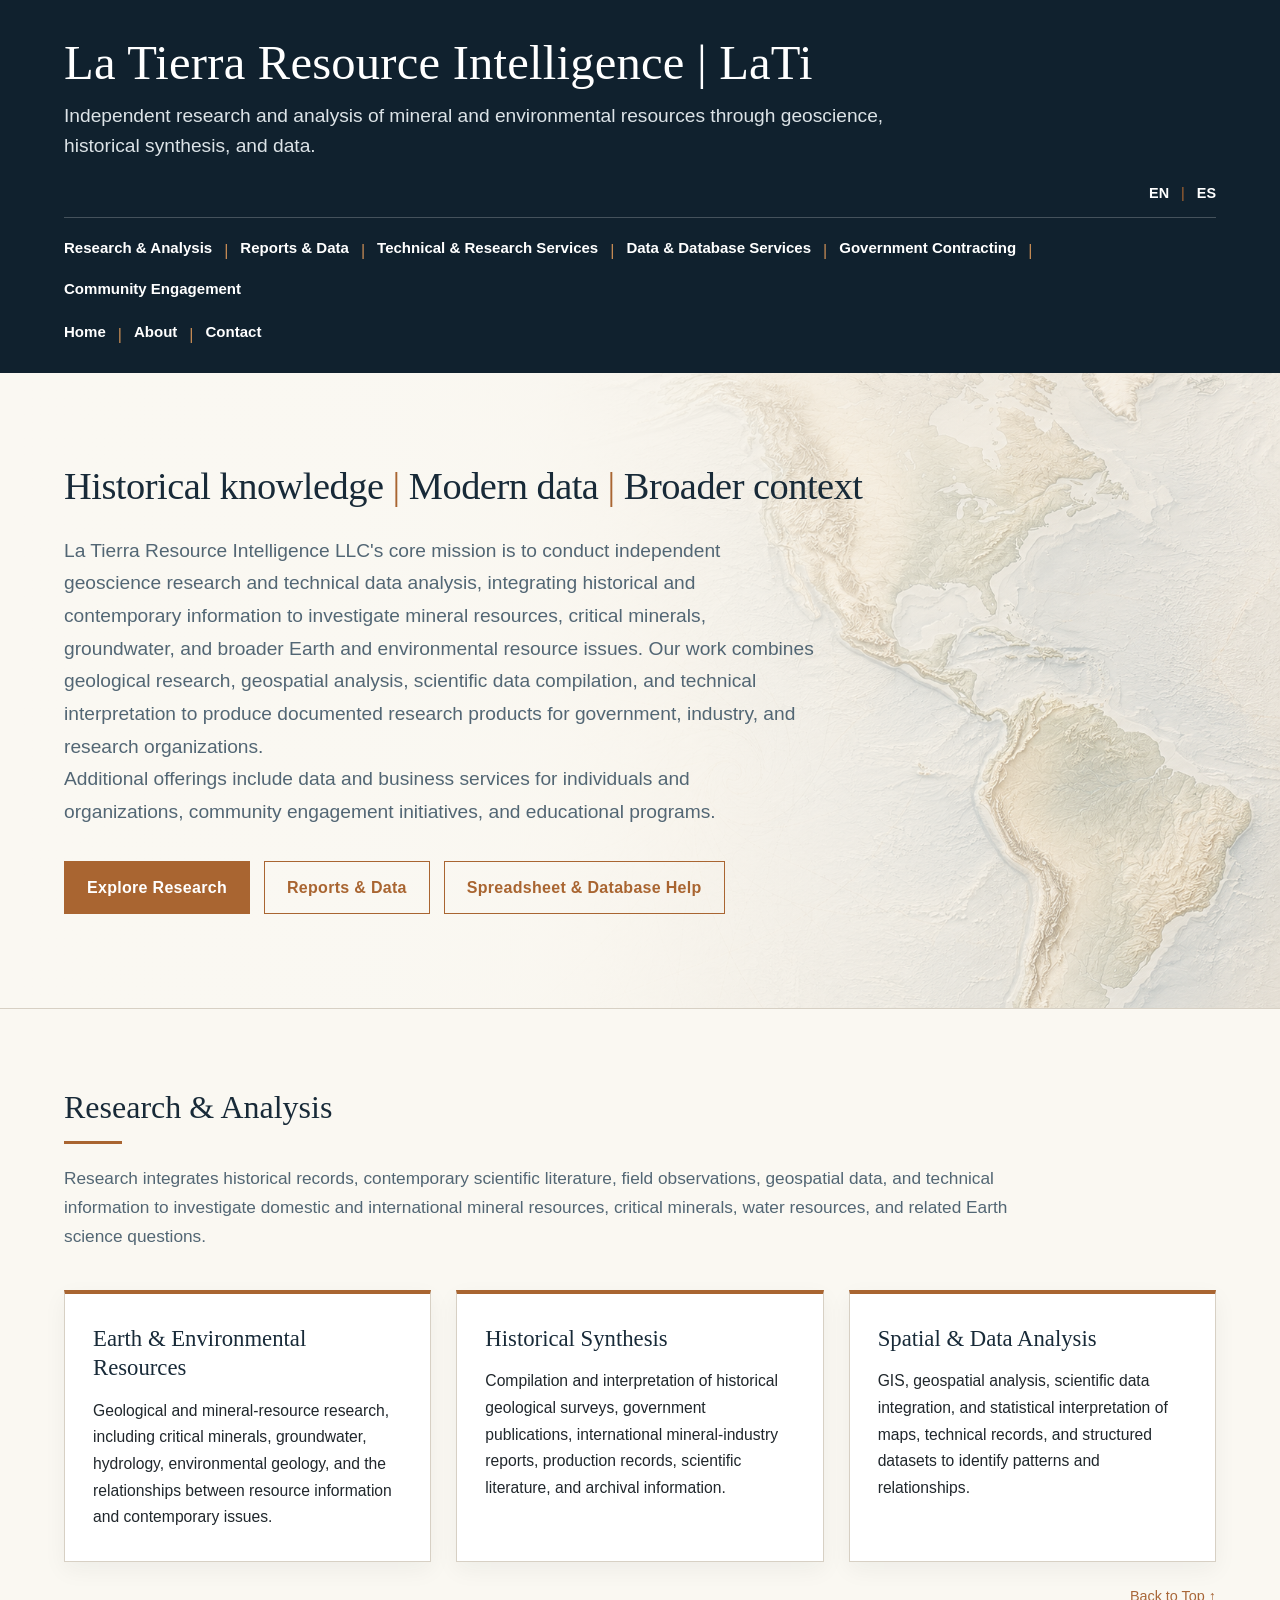
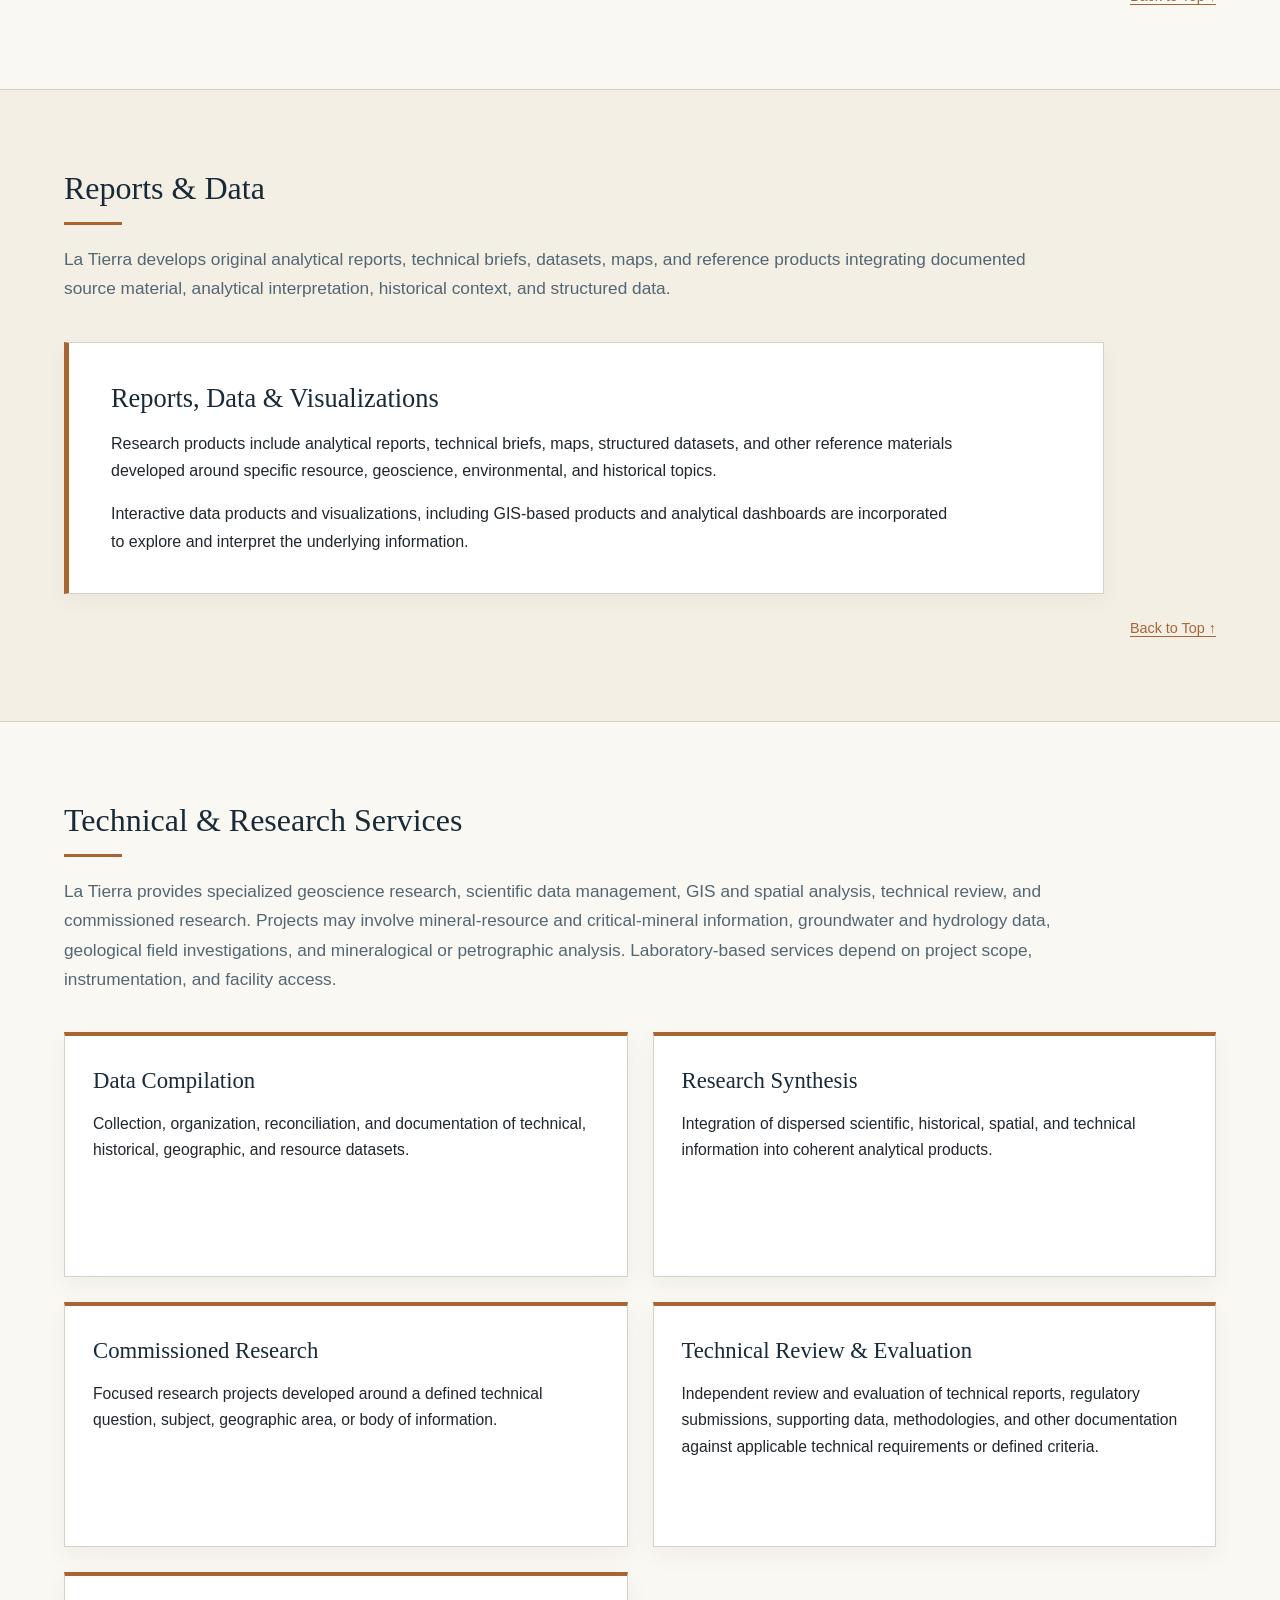
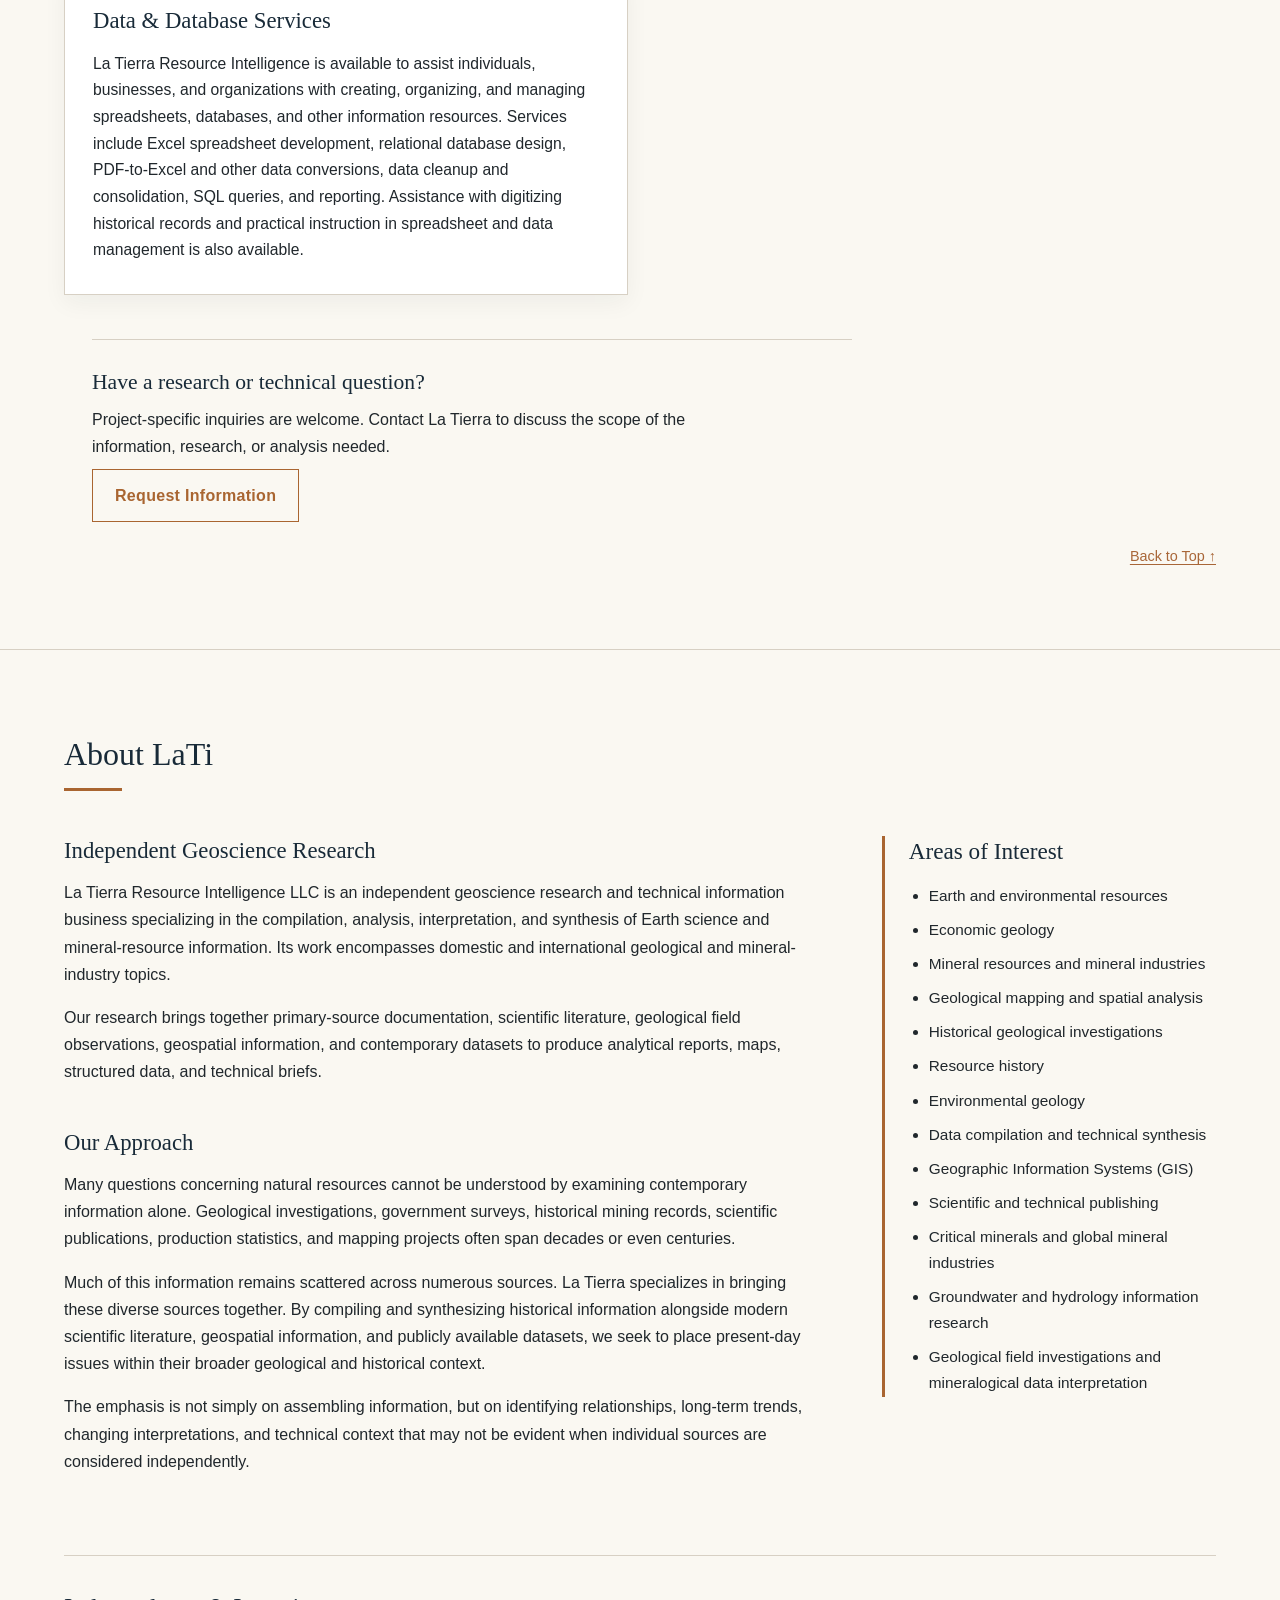
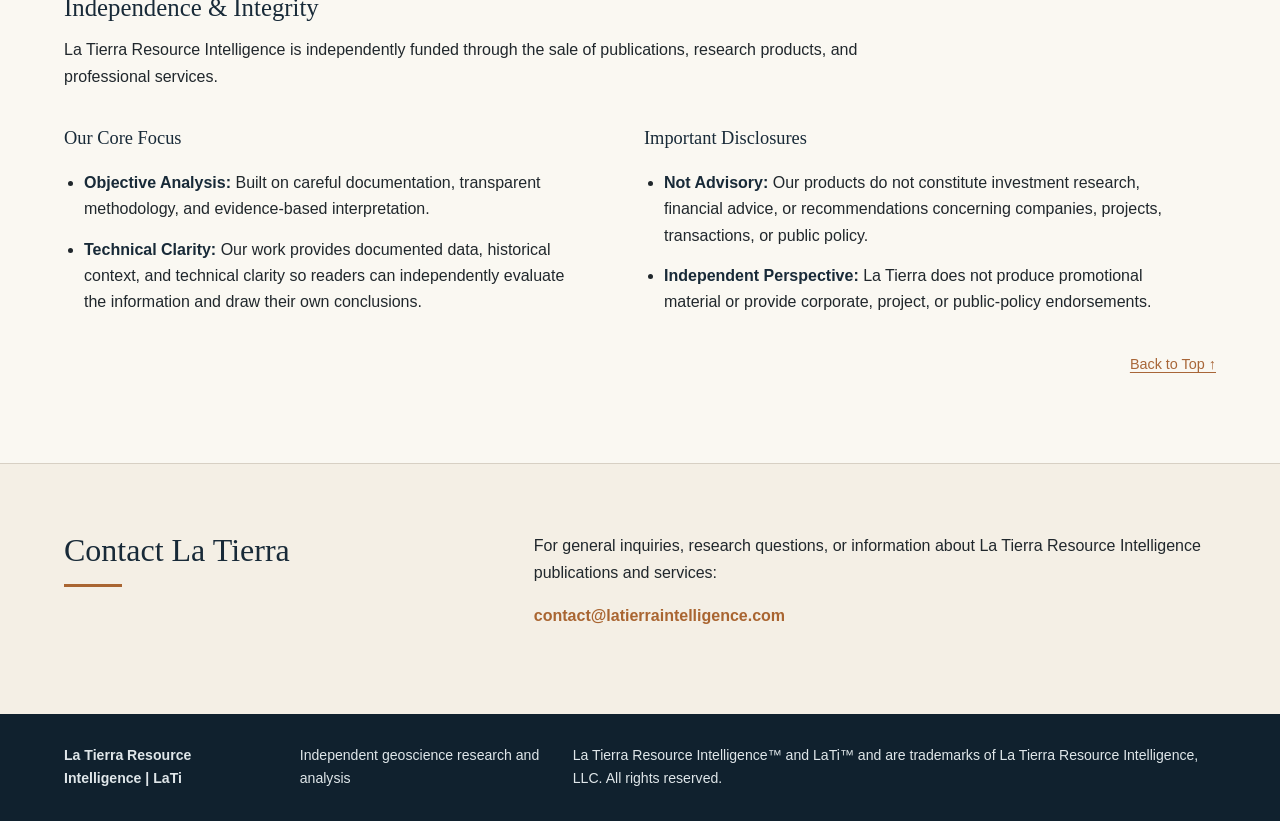
==== commit 7e9a78a6: "Add files via upload" ====
--- a/index.html
+++ b/index.html
@@ -8,7 +8,7 @@
 <meta content="La Tierra: geoscience research, critical minerals, mineral resources, GIS, groundwater information research and global geological data services." name="description"/>
 <link href="style.css" rel="stylesheet"/>
 </head>
-<body>
+<body id="top">
 <!-- =====================================================
        HEADER
        ===================================================== -->
@@ -103,6 +103,7 @@
 <p>GIS, geospatial analysis, scientific data integration, and statistical interpretation of maps, technical records, and structured datasets to identify patterns and relationships.</p>
 </article>
 </div>
+<div style="text-align:right;margin-top:20px;"><a href="#top" style="color:#A86638;text-decoration:underline;text-underline-offset:3px;font-size:0.9rem;">Back to Top ↑</a></div>
 </div>
 </section>
 <!-- ===================================================
@@ -139,6 +140,7 @@
             </p>
 </div>
 </div>
+<div style="text-align:right;margin-top:20px;"><a href="#top" style="color:#A86638;text-decoration:underline;text-underline-offset:3px;font-size:0.9rem;">Back to Top ↑</a></div>
 </div>
 </section>
 <!-- ===================================================
@@ -209,6 +211,7 @@
             Request Information
           </a>
 </div>
+<div style="text-align:right;margin-top:20px;"><a href="#top" style="color:#A86638;text-decoration:underline;text-underline-offset:3px;font-size:0.9rem;">Back to Top ↑</a></div>
 </div>
 </section>
 <!-- ===================================================
@@ -353,6 +356,7 @@
 </div>
 </div>
 </div>
+<div style="text-align:right;margin-top:20px;"><a href="#top" style="color:#A86638;text-decoration:underline;text-underline-offset:3px;font-size:0.9rem;">Back to Top ↑</a></div>
 </div>
 </section>
 <!-- ===================================================
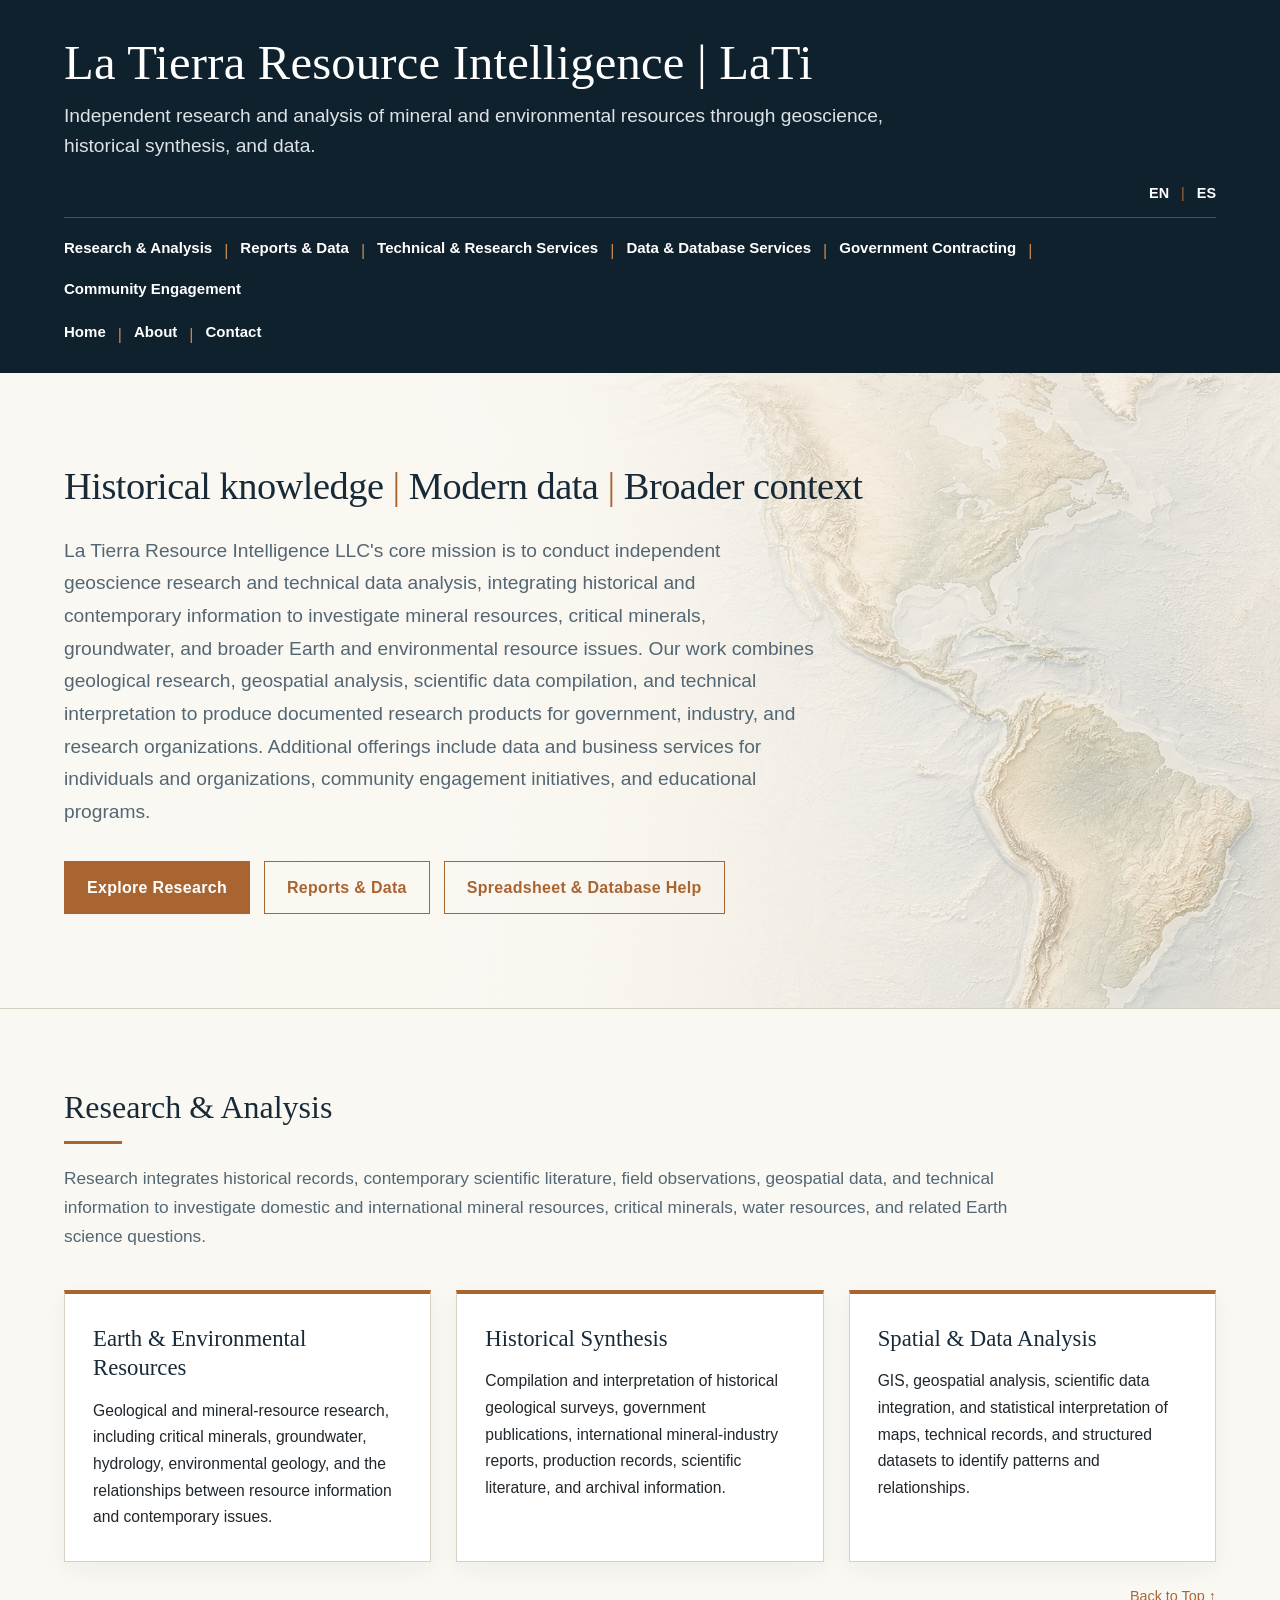
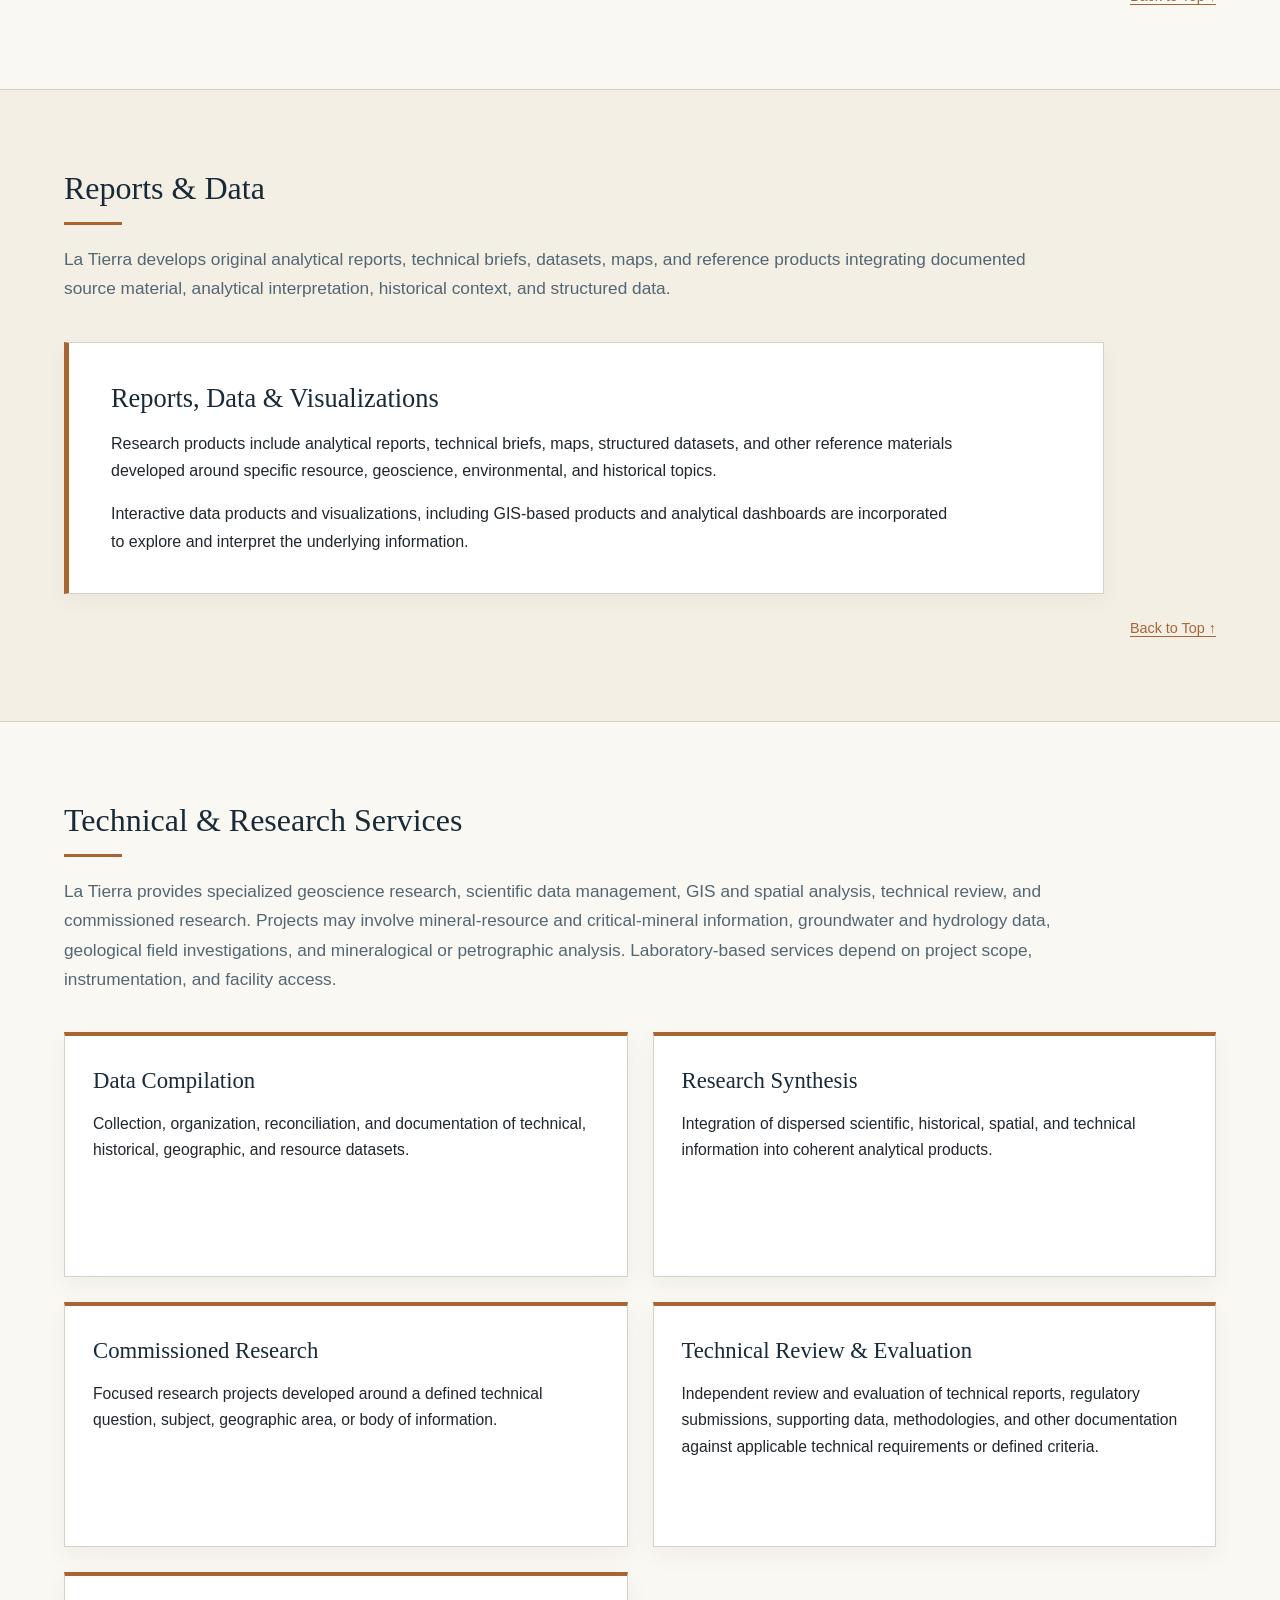
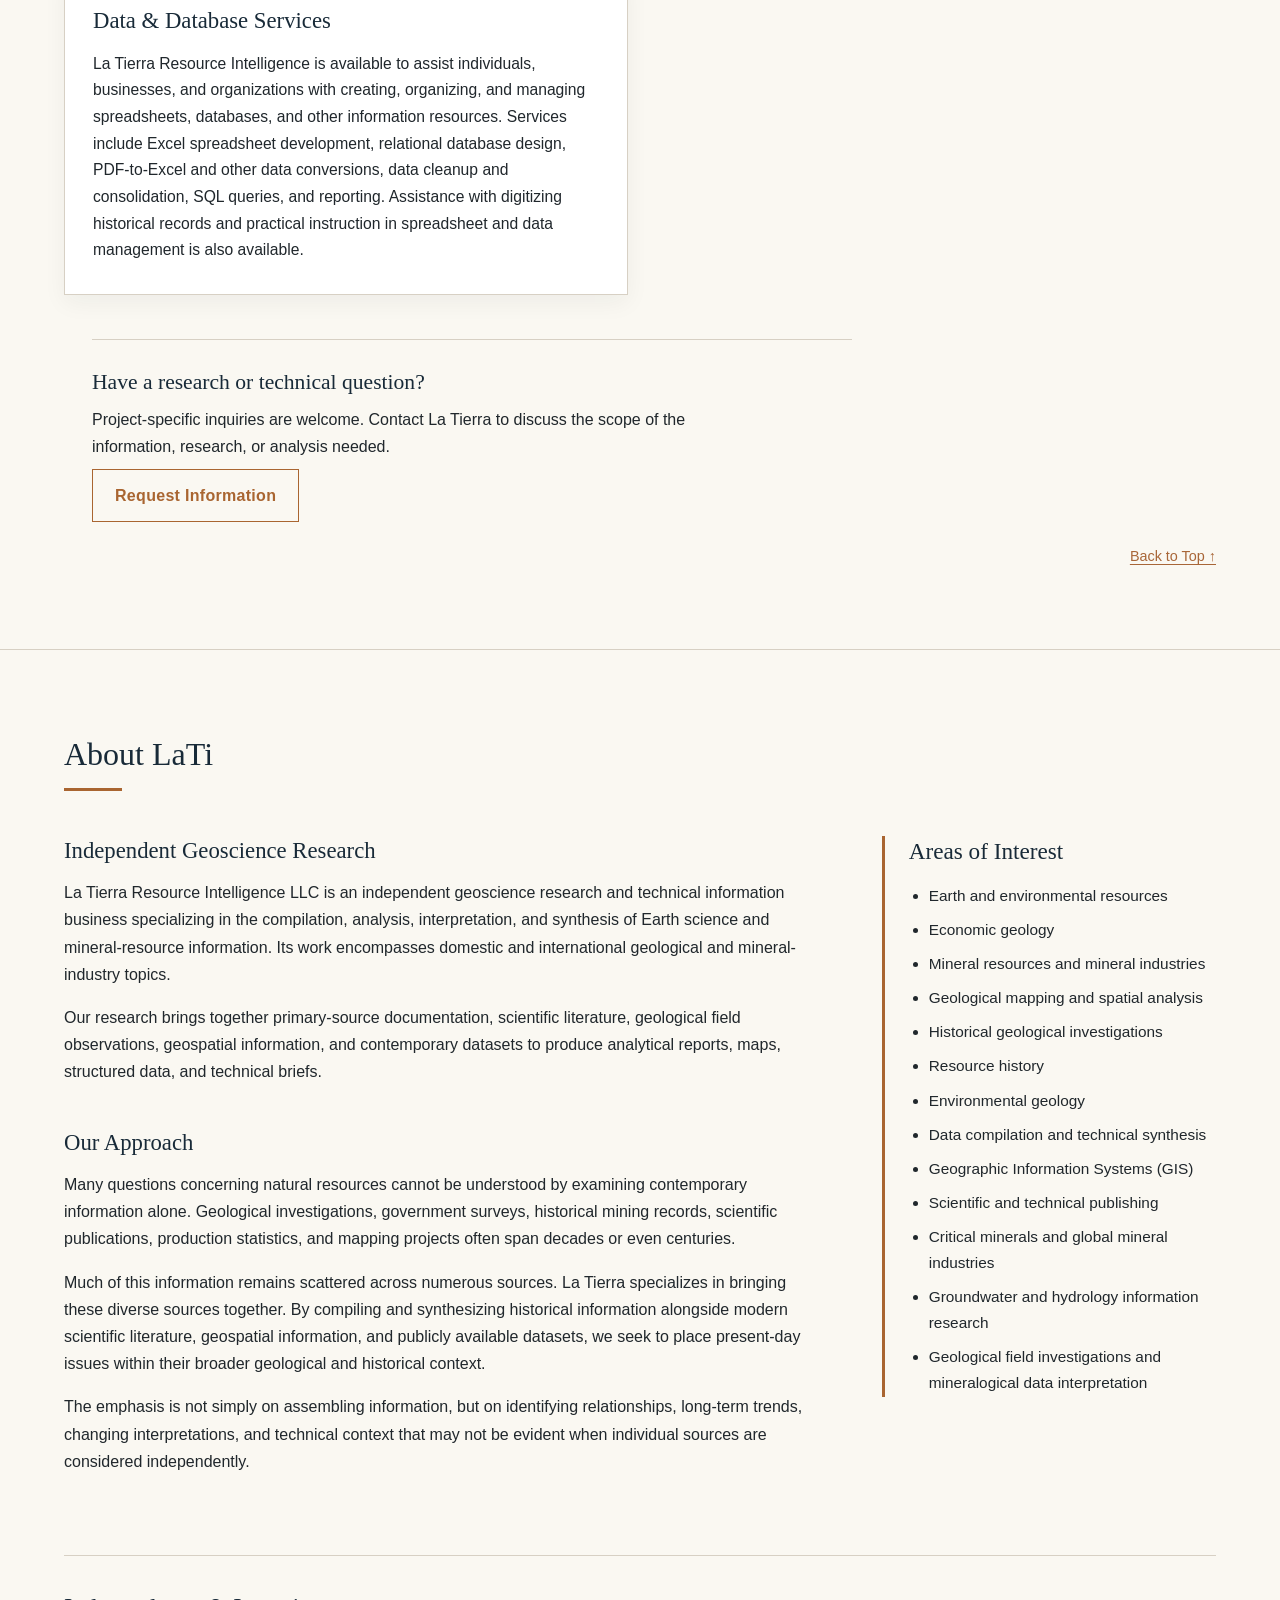
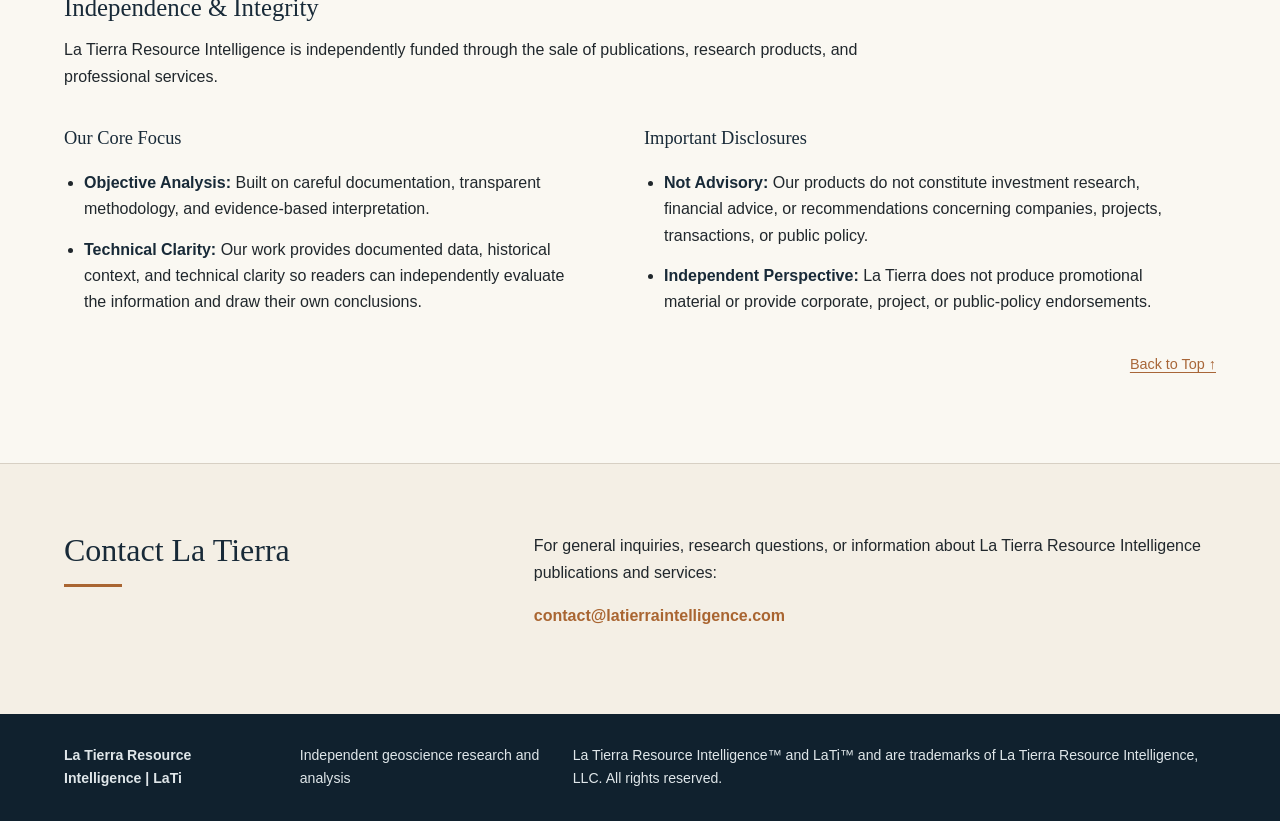
==== commit 18cfd305: "Update index.html" ====
--- a/index.html
+++ b/index.html
@@ -59,8 +59,7 @@
             <span>|</span>
             Broader context
           </h2>
-<p class="hero-description">La Tierra Resource Intelligence LLC's core mission is to conduct independent geoscience research and technical data analysis, integrating historical and contemporary information to investigate mineral resources, critical minerals, groundwater, and broader Earth and environmental resource issues. Our work combines geological research, geospatial analysis, scientific data compilation, and technical interpretation to produce documented research products for government, industry, and research organizations.</p>
-          <p class="hero-description">Additional offerings include data and business services for individuals and organizations, community engagement initiatives, and educational programs.</p>
+<p class="hero-description">La Tierra Resource Intelligence LLC's core mission is to conduct independent geoscience research and technical data analysis, integrating historical and contemporary information to investigate mineral resources, critical minerals, groundwater, and broader Earth and environmental resource issues. Our work combines geological research, geospatial analysis, scientific data compilation, and technical interpretation to produce documented research products for government, industry, and research organizations. Additional offerings include data and business services for individuals and organizations, community engagement initiatives, and educational programs.</p>
 <div class="hero-buttons">
 <a class="button-primary" href="#research">
               Explore Research
